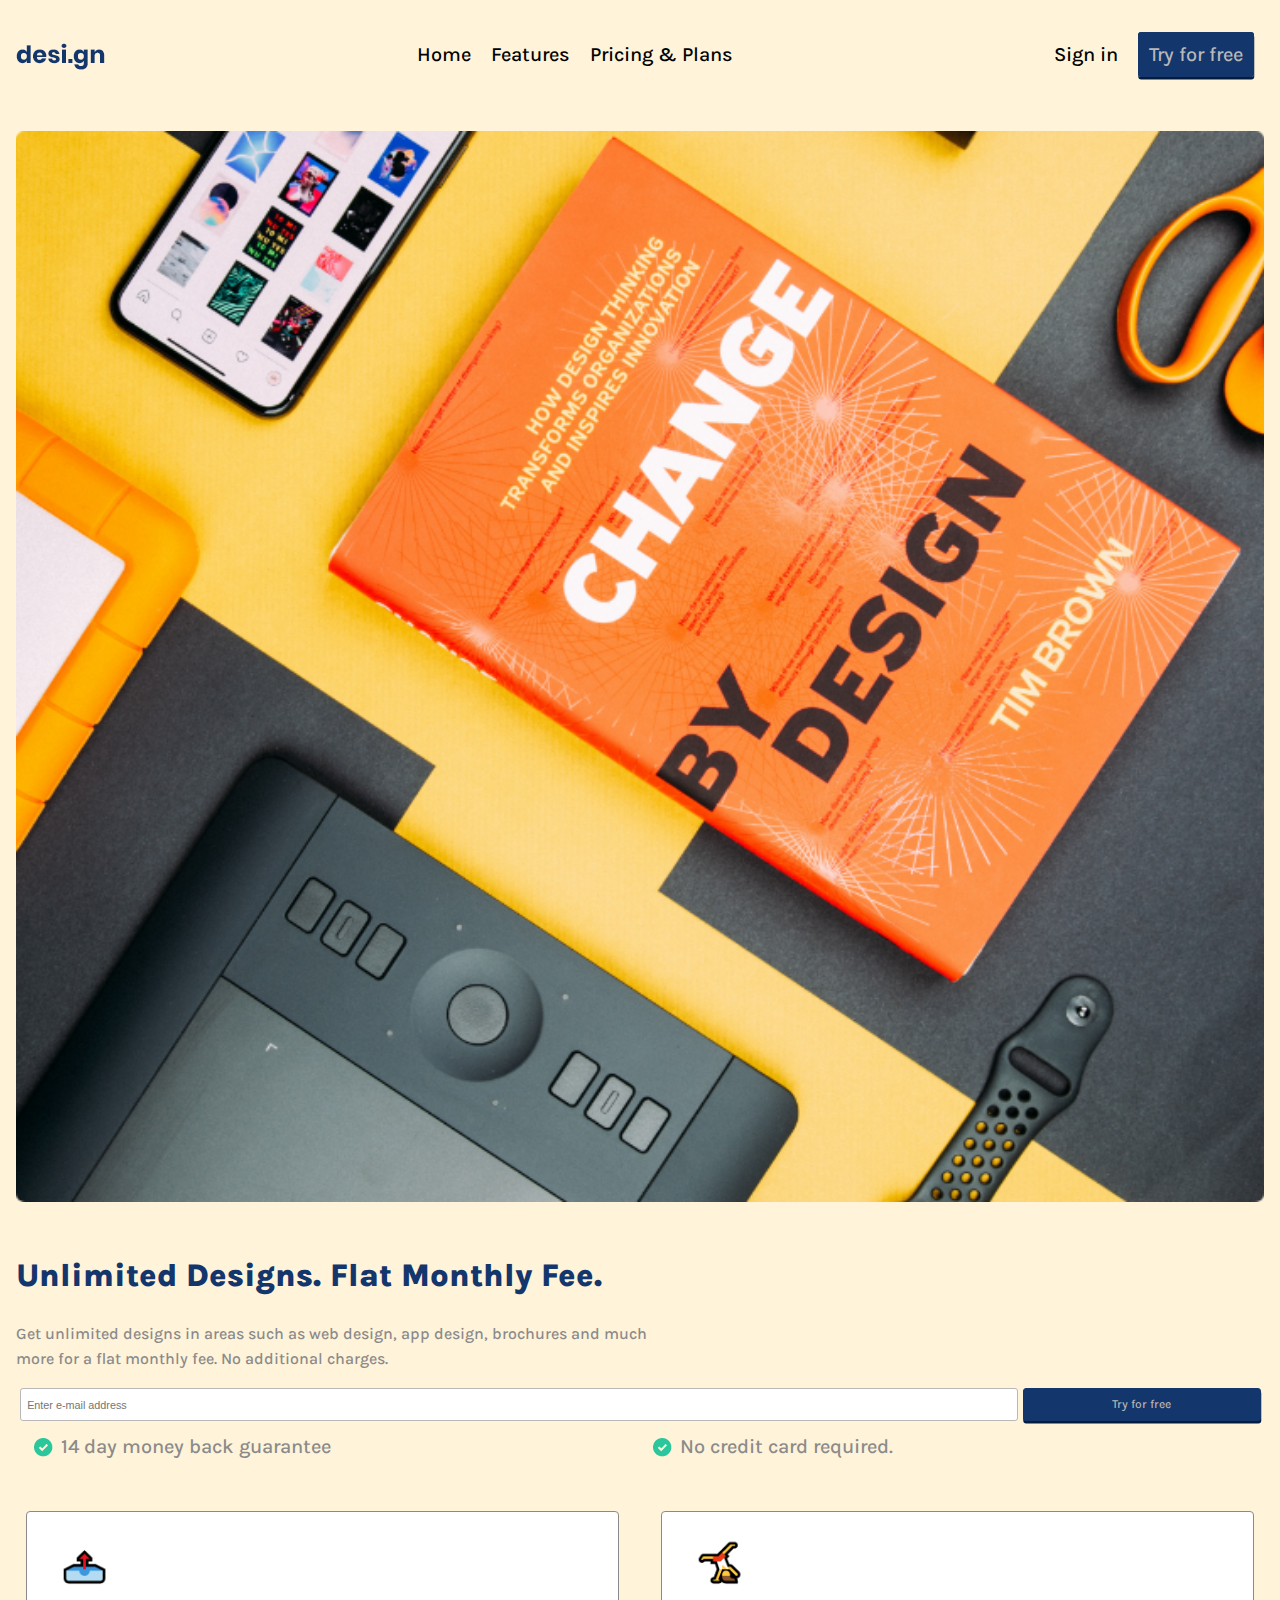
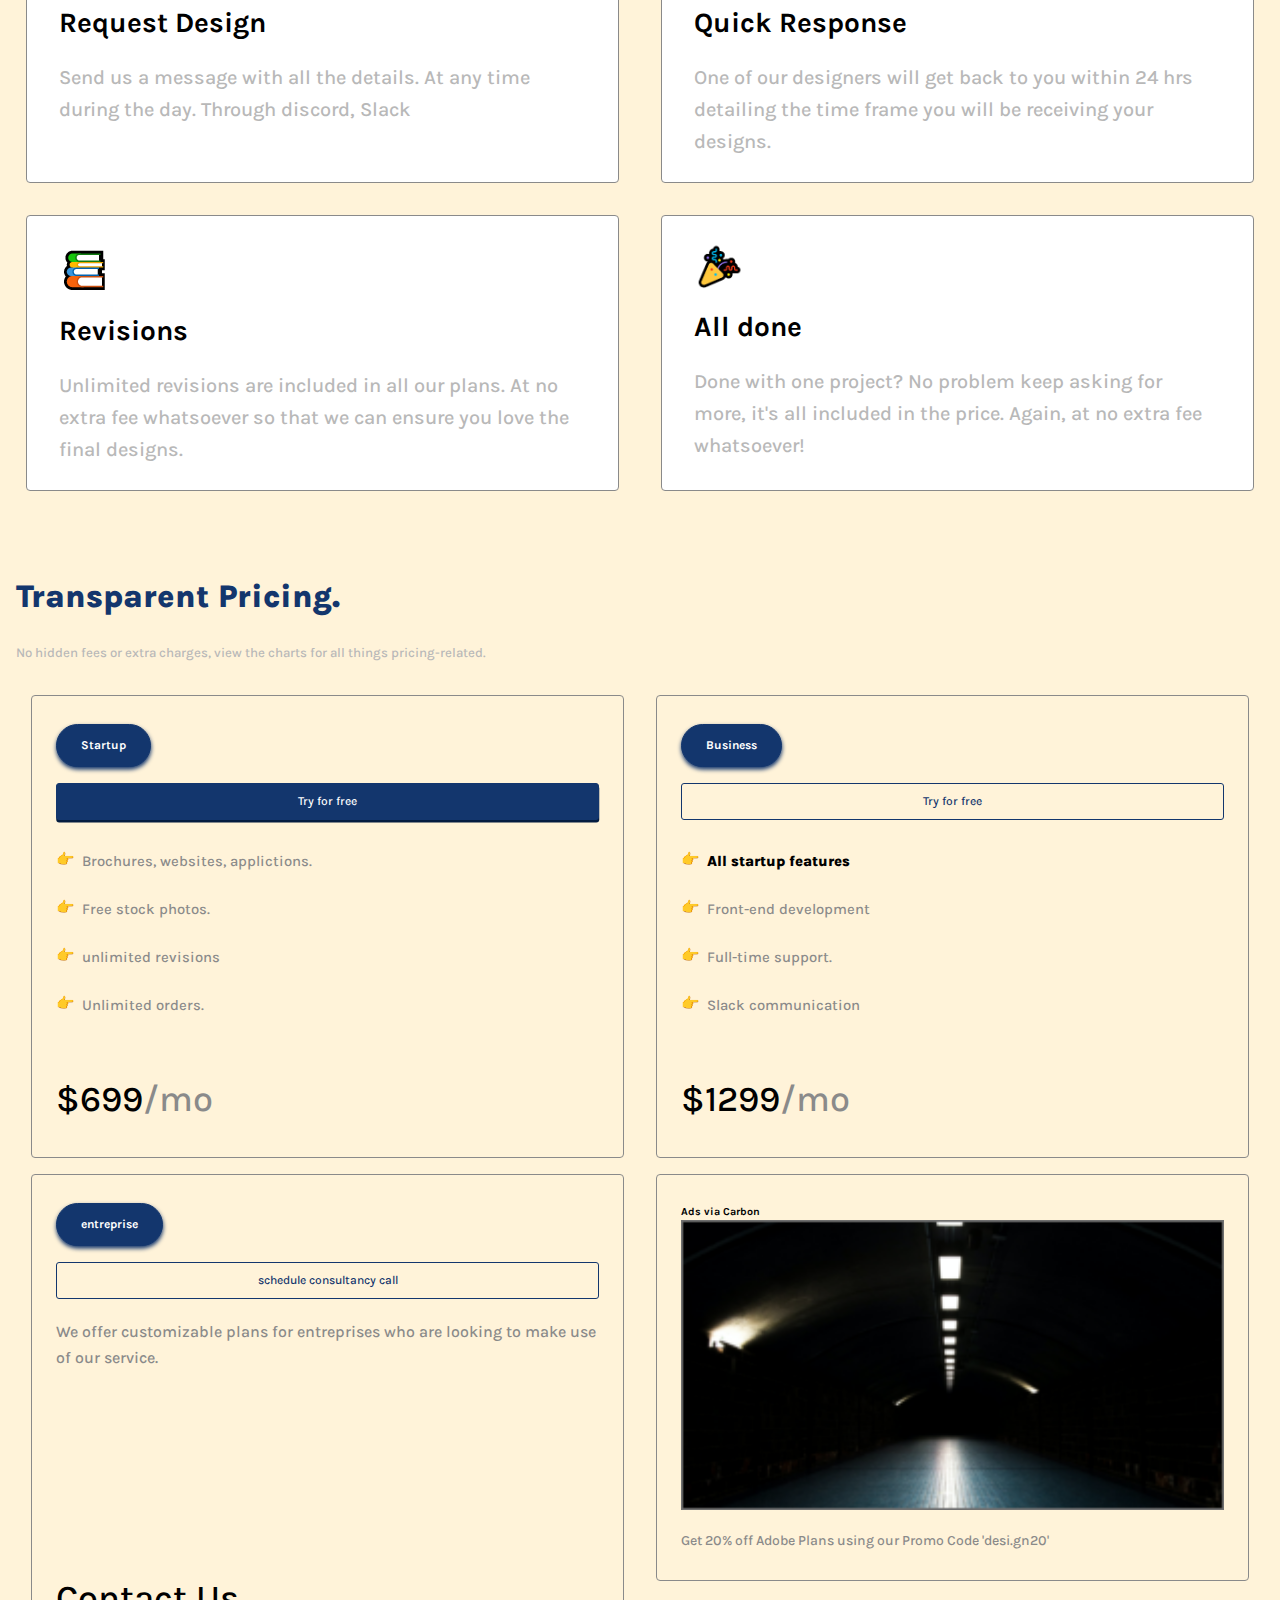
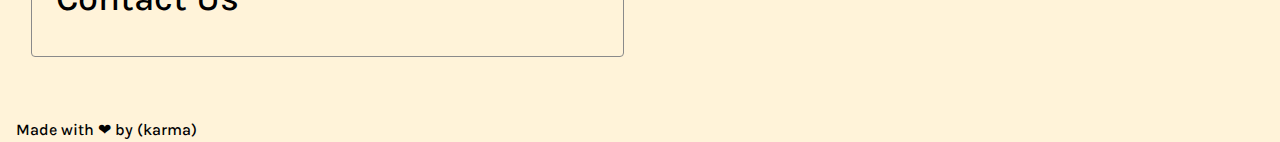
==== design Landing Page Template/index.html @ 25cd82c9 "Added tablette version" ====
<!DOCTYPE html>
<html lang="en">
<head>
    <meta charset="UTF-8">
    <meta http-equiv="X-UA-Compatible" content="IE=edge">
    <meta name="viewport" content="width=device-width, initial-scale=1.0">
    <link rel="stylesheet" href="style.css">
    <link rel="preconnect" href="https://fonts.googleapis.com">
    <link rel="preconnect" href="https://fonts.gstatic.com" crossorigin>
    <link href="https://fonts.googleapis.com/css2?family=Karla:ital,wght@0,200;0,300;0,400;0,500;0,600;1,200;1,500&display=swap" rel="stylesheet">
    <link rel="preconnect" href="https://fonts.googleapis.com">
    <link rel="preconnect" href="https://fonts.gstatic.com" crossorigin>
    <link href="https://fonts.googleapis.com/css2?family=Karla:ital,wght@0,200;0,300;0,400;0,500;0,600;1,200;1,500&family=Poppins:ital,wght@0,100;0,200;0,300;0,400;0,500;0,600;1,400&display=swap" rel="stylesheet">

<title>Desi-gn</title>
</head>
<body>
    <div class="wrapper">
        <header class="container">
            <div class="logo">
                <img src="./images/logo.png" alt="Logo">
            </div>
            <div class="navigation1">
                <ul>
                    <li><a href="#">Home</a></li>
                    <li><a href="#">Features</a></li>
                    <li><a href="#">Pricing & Plans</a></li>
                </ul>
            </div>
            <div class="navigation2">
                <ul>
                    <li><a href="#" >Sign in</a></li>
                    <!-- I added the class="btn dark-btn shadow" hhhhh 3guaZt n3awed nkhdam -->
                    <li><a  class="btn dark-btn shadow"  href="#" class="button"  >Try for free</a></li>
                </ul>
            </div>
            <div class="burger">
                <img src="./images/hamburger.png" alt="">
            </div>
        </header>
        <section>
            <div class="intro-section">
                <div class="content">
                    <h1 class="title">Unlimited Designs. Flat Monthly Fee.</h1>
                    <p class="intro-text">Get unlimited designs in areas such as web design, app design, brochures and much more for a flat monthly fee. No additional charges.</p>
                    <div class="email">
                        <div class="input-container">
                            <input type="email" name="email" id="email_input" placeholder="Enter e-mail address">
                            <a class="btn dark-btn shadow" href="#" class="button">Try for free</a>
                        </div>
                        <div class="checkmarks">
                            <div class="checkmark">
                                <div class="img-container">
                                    <img src="./images/Checkmark.png" alt="">
                                </div>
                                <span>14 day money back guarantee</span>
                            </div>
                            <div class="checkmark">
                                <div class="img-container">
                                    <img src="./images/Checkmark.png" alt="">
                                </div>
                                <span>No credit card required.</span>
                            </div>
                        </div>
                    </div>
                </div>
                <div class="image">
                    <img src="./images/BG Hero.png" alt="BG Hero">
                </div>
            </div>
            <div class="section2">
                <div class="feature">
                    <div class="feature-icon">
                        <img src="./images/📤.png" alt="">
                    </div>
                    <h3 class="feature-title">Request Design</h3>
                    <p class="feature-text">Send us a message with all the details. At any time during the day. Through discord, Slack</p>
                </div>
                <div class="feature">
                    <div class="feature-icon">
                        <img src="./images/🤸.png" alt="">
                    </div>
                    <h3 class="feature-title">Quick Response</h3>
                    <p class="feature-text">One of our designers will get back to you within 24 hrs detailing the time frame you will be receiving your designs.</p>
                </div>
                <div class="feature">
                    <div class="feature-icon">
                        <img src="./images/📚.png" alt="">
                    </div>
                    <h3 class="feature-title">Revisions</h3>
                    <p class="feature-text">Unlimited revisions are included in all our plans. At no extra fee whatsoever so that we can ensure you love the final designs.</p>
                </div>
                <div class="feature">
                    <div class="feature-icon">
                        <img src="./images/🎉.png" alt="">
                    </div>
                    <h3 class="feature-title">All done</h3>
                    <p class="feature-text">Done with one project? No problem keep asking for more, it's all included in the price. Again, at no extra fee whatsoever!</p>
                </div>
            </div>
            <div class="section3">
                <h1 class="title">Transparent Pricing.</h1>
                <p class="cta-text">No hidden fees or extra charges, view the charts for all things pricing-related.</p>
                <div class="plans">
                    <div class="price">
                        <h4 class="plan-tag dark-btn">Startup</h4>
                        <a href="#" class="button btn dark-btn shadow">Try for free</a>
                        <ul class="plan-features">
                            <li class="plan-feature"><span>&#128073;</span> Brochures, websites, applictions. </li>
                            <li class="plan-feature"><span>&#128073;</span> Free stock photos. </li>
                            <li class="plan-feature"><span>&#128073;</span> unlimited revisions </li>
                            <li class="plan-feature"><span>&#128073;</span> Unlimited orders. </li>
                            <li class="plan-price">$699<span>/mo</span></li>
                        </ul>
                    </div>
                    <div class="price">
                        <h4 class="plan-tag dark-btn" >Business</h4>
                        <a href="#" class="button btn light-btn">Try for free</a>
                        <ul class="plan-features">
                            <li class="plan-feature bold"><span>&#128073;</span> All startup features </li>
                            <li class="plan-feature"><span>&#128073;</span> Front-end development </li>
                            <li class="plan-feature"><span>&#128073;</span> Full-time support. </li>
                            <li class="plan-feature"><span>&#128073;</span> Slack communication </li>
                            <li class="plan-price">$1299<span>/mo</span></li>
                        </ul>
                    </div>
                    <div class="price">
                        <h4 class="plan-tag dark-btn">entreprise</h4>
                        <a href="#" class="button btn light-btn">schedule consultancy call</a>
                        <p class="ent-price">We offer customizable plans for entreprises who are looking to make use of our service.</p>
                        
                        <p class="plan-price" > <a href="">Contact Us</a></p>
                    </div>
                    <div class="ad">
                        <h6>Ads via Carbon</h6>
                        <div class="img-container">
                            <img src="./images/ads.png" alt="ads">
                        </div>
                        <p>Get 20% off Adobe Plans using our Promo Code 'desi.gn20'</p>
                    </div>
                </div>
            </div>
        </section>
        <footer>
            <p class="footer-text">
                Made with &#10084; by (karma)
            </p>
        </footer>
    </div>
</body>
</html>
---- design Landing Page Template/style.css ----
:root
{
    /* colors */
    --main-color:#FFF3D9;
    --strongblue:#13366D ;
    --green:#2BC79C;
    --white:#FFFFFF;
    --softblue: #0C449D;
    --black:#000000;
    --softgrey:#B8B8B8;
    --stronggrey:#8A8A8A;
     /* fonts */
     --karla:'Karla', sans-serif;
     --poppins:'Poppins','Karla', sans-serif;
     /*Font-Sizes */
     --fs-body:1rem;
     --fs-title: 2rem;
     --fs-btn:0.625rem;


}


/*==========Preset=======================*/
*,
*::before,
*::after {
    box-sizing: border-box;
}

body{
    font-family: var(--karla);
    font-size: var(--fs-body);
    font-weight: 500;
    margin: 0;
    line-height: 1.6;
    background-color: var(--main-color);
}

img{
    display: block;
    width: 100%;
    height: auto;
}

h1,
h3,
h4,
h6,
p{
    margin: 0;
}

a{
    text-decoration: none;
}

ul{
    list-style: none;
    padding-left: 0;
    margin: 0;
}

/*==========Utility Classes=======================*/
.wrapper {
    margin: 0 1rem;
}
.dark-btn{
    --fg:var(--softgrey);
    --bg:var(--strongblue);
}

.light-btn{
    --fg:var(--strongblue);
    --bg: transparent;
}

.btn{
    font-size: 0.75rem;
    width: 100%;
    border: 1px solid var(--strongblue);
    border-radius: 3px;
    background-color: var(--bg);
    padding: 0.5em;
    text-align: center;
    color: var(--fg);
}

.feature-icon{
    max-width: 52px;
}

.shadow {
    box-shadow: 0.25px 2.50px #041C40;
}
/*=========Styling & Layout==============*/
/*============Header=============*/
.logo{
    max-width: 100px;
}

header {
    display: flex;
    align-items: center;
    justify-content: space-between;
    margin-top: 2.375em;
}

.navigation1,
.navigation2 {
    display: none;
}

.burger {
    max-width: 32px;
}

/*===============Section 1=============*/
section{
    margin-top: 3.75em;
}

.intro-section{
    display: flex;
    flex-direction: column-reverse;
    gap: 3em;
}
.title {
    font-size: 2rem;
    font-weight: 900;
    color: var(--strongblue);
}

.intro-text {
    max-width: 650px;
    font-size: 1rem;
    margin-top: 1.25em;
    color: var(--stronggrey);
}

.input-container{
    display: flex;
    flex-direction: column;
    gap: 1em;
    margin-top: 1em;
}
#email_input {
    width: 100%;
    padding: 0.5em;
    border: 1px solid var(--softgrey);
    border-radius: 3px;
}

::placeholder {
    font-size: 0.675rem;
}

.checkmarks{
    display: flex;
    flex-direction: column;
    gap: 0.5em;
    margin-top: 0.625em;
}
.checkmark{
    display: flex;
    align-items: center;
    gap: 0.5em;
}

.checkmark span{
    font-size: 0.75rem;
    color: var(--stronggrey);
}

/*=============Features-Section=============================*/

.section2{
    display: flex;
    flex-direction: column;
    gap: 2em;
    margin-top: 3em;
}
.feature{
    background-color: var(--white);
    padding: 24px 32px;
    border: 1px solid var(--stronggrey);
    border-radius: 4px;
}

.feature-title,
.feature-text{
    margin-top: 1rem;
}

.feature-title{
    font-size: 1.75rem;
}

.feature-text{
    font-size: 1.25rem;
    padding-right: 16px;
    color: var(--softgrey);
}

/*=================Cta Section=========================*/

.section3 {
    margin-top: 5em;
}

.cta-text{
    font-size: 0.825rem;
    margin-top: 1.5em;
    color: var(--softgrey);
}
.plans{
    display: flex;
    flex-direction: column;
    gap: 1em;
    margin-top: 2em;
}

.price,
.ad{
   
    padding: 1.75em 1.5em;
    border: 1px solid var(--stronggrey);
    border-radius: 4px;
}

.plan-tag{
    --fg:var(--white);
    font-size: 0.75rem;
    display: inline-block;
    background-color: var(--bg);
    padding: 0.675rem 1.5rem;
    border: 1px solid var(--strongblue);
    border-radius: 32px;
    box-shadow: 0.25px 2.50px 4px 0px #13366D;
    color: var(--fg);
}

.button {
    display: block;
    padding: 0.5rem 0;
    margin-top: 16px;
    cursor: pointer;
    
}

.button.dark-btn {
    --fg:var(--white);
}

.plan-features {
    margin-top: 1.75em;
}

.plan-features > * + *{
    margin-top: 1.5em;
}
.plan-feature {
    font-size: 0.925rem;
    display: flex;
    align-items: flex-end;
    gap: 8px;
    color: var(--stronggrey);
}

.plan-feature span{
    margin-bottom: 2px;
}

.bold {
    font-weight: 900;
    color: var(--black);
}
.plan-price {
    font-size: 2.25rem;
}

.plan-price span{
    color: var(--stronggrey);
}

.ent-price {
    font-size: 1rem;
    margin-top: 1.25rem;
    color: var(--stronggrey);
}

.ad p{
    font-size: 0.875rem;
    margin-top: 1.25rem;
    color: var(--stronggrey);
}
.img-container {
    display: block;
}

.footer-text{
    margin-top: 3.75rem;
}



/* ========Tablet========= */

@media (min-width:768px){ 
/* ==================The Header===================== */
    /* Remove Menu Icon */
    .burger{
        display: none;
    }

    /* display the naviguation bar */
    .navigation1 , .navigation2 {
        display: contents;
    }

/* ==== Naviguation 1 ==== */
    .navigation1 ul{
        display: flex;
        align-items: center;
        cursor: pointer;
    }

    .navigation1 ul li{
        padding: 0 10px;
    }

    .navigation1 ul li a{
        color: var(--black);
        font-size: 20px;
    }

    /* ==== Naviguation 2 ==== */
    .navigation2 ul{
        display: flex;
        align-items: center;
        cursor: pointer;
    }

    .navigation2 ul li{
        padding: 0 10px;
    }

    .navigation2 ul li a{
        font-size: 20px;
        /* Fixing the decalage between the naviguations */
        margin: 0;
    }
    
    .navigation2 ul li:first-child a{
        color: black;
    }

    /* =================The Sections============== */
    /* ===The First Section==== */
    .input-container{
        flex-direction: row;
        flex-wrap: wrap;
        flex-basis:  auto;
        justify-content: space-evenly;
        gap:2px;
    }

    input[type=email]{
        flex-basis:  80%;
    }

    .input-container a{
        flex-basis:  19%;
    }

    /*Check marks */
    .checkmarks{
        flex-direction: row;
        flex-wrap: wrap;
        flex-basis:  auto;
        justify-content: space-evenly;
    }

    .checkmarks > div{
        width: 47.5%;
        
    }

    .checkmarks div span{
        font-size: 20px;
    }

    /* ===The Second Section==== */
    .section2{
        flex-direction: row;
        flex-wrap: wrap;
        flex-basis:  auto;
        justify-content: space-evenly;
    }
    
    .section2 > div{
        width: 47.5%;
    }

    /* =====The Third Section===== */
    .plans{
        flex-direction: row;
        flex-wrap: wrap;
        flex-basis:  auto 0;
        justify-content: space-evenly;
    }

    .plans > div{
        gap:2px;
        width: 47.5%;
    }
    
    .plans div:nth-child(3) p:last-child {
        font-size: 2.25rem;
        margin-top: 200px;
        
    }

    .plans div:nth-child(3) p:last-child a{
        color: black;
    }

    .ad{
        height: 50%;
    }

}

@media (min-width:1024px){ 


}
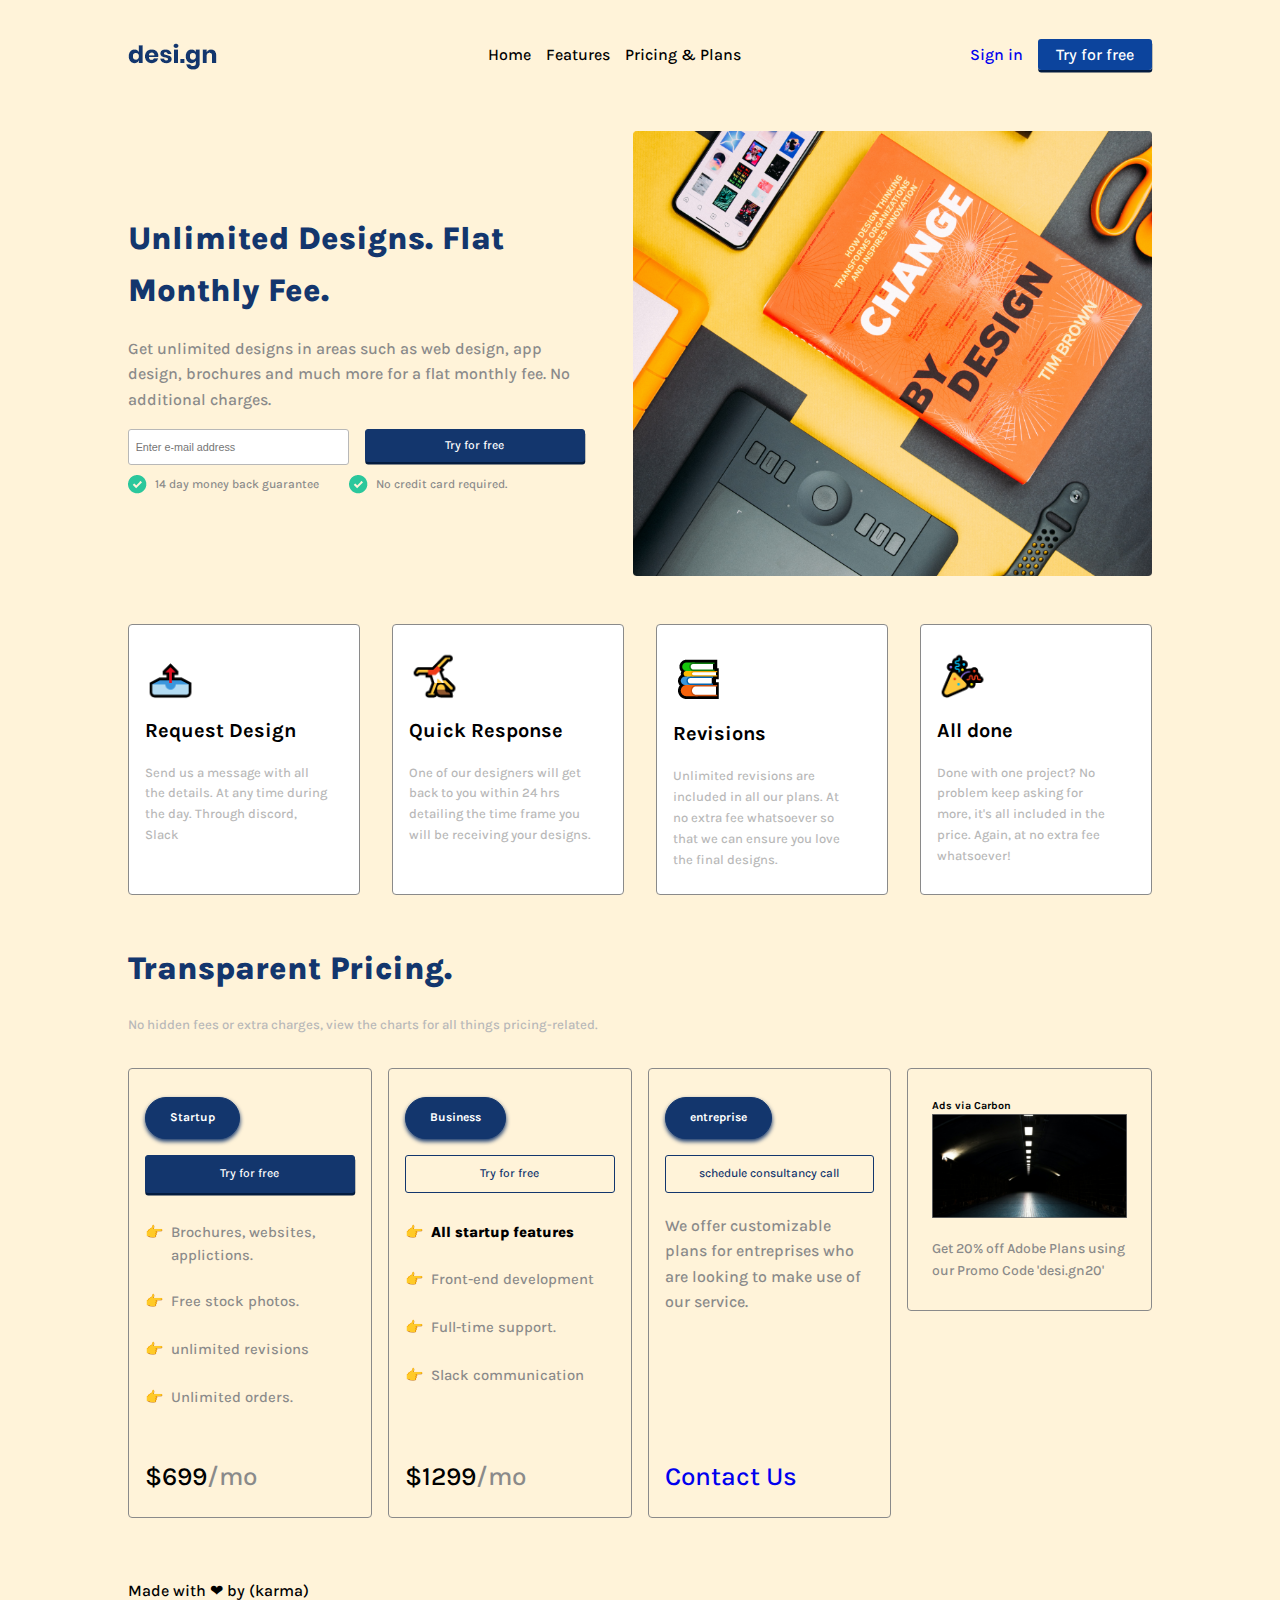
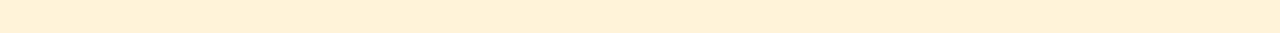
==== commit 02ad194e: "somme problems are fixes" ====
--- a/design Landing Page Template/index.html
+++ b/design Landing Page Template/index.html
@@ -4,13 +4,14 @@
     <meta charset="UTF-8">
     <meta http-equiv="X-UA-Compatible" content="IE=edge">
     <meta name="viewport" content="width=device-width, initial-scale=1.0">
-    <link rel="stylesheet" href="style.css">
+    <link rel="stylesheet" href="assets/style.css">
     <link rel="preconnect" href="https://fonts.googleapis.com">
     <link rel="preconnect" href="https://fonts.gstatic.com" crossorigin>
     <link href="https://fonts.googleapis.com/css2?family=Karla:ital,wght@0,200;0,300;0,400;0,500;0,600;1,200;1,500&display=swap" rel="stylesheet">
     <link rel="preconnect" href="https://fonts.googleapis.com">
     <link rel="preconnect" href="https://fonts.gstatic.com" crossorigin>
     <link href="https://fonts.googleapis.com/css2?family=Karla:ital,wght@0,200;0,300;0,400;0,500;0,600;1,200;1,500&family=Poppins:ital,wght@0,100;0,200;0,300;0,400;0,500;0,600;1,400&display=swap" rel="stylesheet">
+    <link rel="icon" href="images/favicon.png">
 
 <title>Desi-gn</title>
 </head>
@@ -18,20 +19,20 @@
     <div class="wrapper">
         <header class="container">
             <div class="logo">
-                <img src="./images/logo.png" alt="Logo">
+                <a href="index.html"><img src="images/logo.png" alt="Logo"></a>
             </div>
             <div class="navigation1">
                 <ul>
-                    <li><a href="#">Home</a></li>
-                    <li><a href="#">Features</a></li>
-                    <li><a href="#">Pricing & Plans</a></li>
+                    <li><a class="h_links" href="#">Home</a></li>
+                    <li><a class="h_links" href="#">Features</a></li>
+                    <li><a class="h_links" href="#">Pricing & Plans</a></li>
                 </ul>
             </div>
             <div class="navigation2">
                 <ul>
                     <li><a href="#" >Sign in</a></li>
                     <!-- I added the class="btn dark-btn shadow" hhhhh 3guaZt n3awed nkhdam -->
-                    <li><a  class="btn dark-btn shadow"  href="#" class="button"  >Try for free</a></li>
+                    <li><a  href="#" class="button1">Try for free</a></li>
                 </ul>
             </div>
             <div class="burger">
@@ -46,7 +47,7 @@
                     <div class="email">
                         <div class="input-container">
                             <input type="email" name="email" id="email_input" placeholder="Enter e-mail address">
-                            <a class="btn dark-btn shadow" href="#" class="button">Try for free</a>
+                            <a class="btn dark-btn shadow" href="#" class="button button1">Try for free</a>
                         </div>
                         <div class="checkmarks">
                             <div class="checkmark">
@@ -55,7 +56,7 @@
                                 </div>
                                 <span>14 day money back guarantee</span>
                             </div>
-                            <div class="checkmark">
+                            <div class="checkmark tt">
                                 <div class="img-container">
                                     <img src="./images/Checkmark.png" alt="">
                                 </div>
@@ -128,8 +129,10 @@
                         <h4 class="plan-tag dark-btn">entreprise</h4>
                         <a href="#" class="button btn light-btn">schedule consultancy call</a>
                         <p class="ent-price">We offer customizable plans for entreprises who are looking to make use of our service.</p>
-                        
-                        <p class="plan-price" > <a href="">Contact Us</a></p>
+                        <ul>
+                            <li class="plan-price"><a href="contact.html">Contact Us</a></li>
+                        </ul>
+                        <!-- <p class="plan-price" ><a href="contact.html">Contact Us</a></p> -->
                     </div>
                     <div class="ad">
                         <h6>Ads via Carbon</h6>
--- a/design Landing Page Template/assets/style.css
+++ b/design Landing Page Template/assets/style.css
@@ -0,0 +1,604 @@
+@import url(var.css);
+
+/*==========Preset=======================*/
+*,
+*::before,
+*::after {
+    box-sizing: border-box;
+}
+
+body{
+    font-family: var(--karla);
+    font-size: var(--fs-body);
+    font-weight: 500;
+    margin: 0;
+    line-height: 1.6;
+    background-color: var(--main-color);
+}
+
+img{
+    display: block;
+    width: 100%;
+    height: auto;
+}
+
+h1,
+h3,
+h4,
+h6,
+p{
+    margin: 0;
+}
+
+a{
+    text-decoration: none;
+}
+
+ul{
+    list-style: none;
+    padding-left: 0;
+    margin: 0;
+}
+
+/*==========Utility Classes=======================*/
+.wrapper {
+    margin: 0 1rem;
+}
+.dark-btn{
+    --fg:var(--white);
+    --bg:var(--strongblue);
+}
+
+.light-btn{
+    --fg:var(--strongblue);
+    --bg: transparent;
+}
+
+.btn{
+    font-size: 0.75rem;
+    width: 100%;
+    border: 1px solid var(--strongblue);
+    border-radius: 3px;
+    background-color: var(--bg);
+    padding: 0.5em;
+    text-align: center;
+    color: var(--fg);
+}
+
+.feature-icon{
+    max-width: 52px;
+}
+
+.shadow {
+    box-shadow: 0.25px 2.50px #041C40;
+}
+/*=========Styling & Layout==============*/
+/*============Header=============*/
+.logo{
+    max-width: 100px;
+}
+
+header {
+    display: flex;
+    align-items: center;
+    justify-content: space-between;
+    margin-top: 2.375em;
+}
+
+.navigation1,
+.navigation2 {
+    display: none;
+}
+
+.burger {
+    max-width: 32px;
+}
+
+/*===============Section 1=============*/
+section{
+    margin-top: 3.75em;
+}
+
+.intro-section{
+    display: flex;
+    flex-direction: column-reverse;
+    gap: 3em;
+}
+.title {
+    font-size: 2rem;
+    font-weight: 900;
+    color: var(--strongblue);
+}
+
+.intro-text {
+    max-width: 650px;
+    font-size: 1rem;
+    margin-top: 1.25em;
+    color: var(--stronggrey);
+}
+
+.input-container{
+    display: flex;
+    flex-direction: column;
+    gap: 1em;
+    margin-top: 1em;
+}
+#email_input {
+    width: 100%;
+    padding: 0.5em;
+    border: 1px solid var(--softgrey);
+    border-radius: 3px;
+}
+
+::placeholder {
+    font-size: 0.675rem;
+}
+
+.checkmarks{
+    display: flex;
+    flex-direction: column;
+    gap: 0.5em;
+    margin-top: 0.625em;
+}
+.checkmark{
+    display: flex;
+    align-items: center;
+    gap: 0.5em;
+}
+
+.checkmark span{
+    font-size: 0.75rem;
+    color: var(--stronggrey);
+}
+.h_links {
+    position: relative;
+  }
+  .h_links::before {
+    content: "";
+    position: absolute;
+    left: 0;
+    top: 1.2em;
+    width: 0px;
+    height: 3px;
+    background: var(--softblue);
+    transition: all 0.5s ease;
+  }
+  .h_links:hover::before {
+    width: 100%;
+  }
+
+/*=============Features-Section=============================*/
+
+.section2{
+    display: flex;
+    flex-direction: column;
+    gap: 2em;
+    margin-top: 3em;
+}
+.feature{
+    background-color: var(--white);
+    padding: 24px 32px;
+    border: 1px solid var(--stronggrey);
+    border-radius: 4px;
+}
+
+.feature-title,
+.feature-text{
+    margin-top: 1rem;
+}
+
+.feature-title{
+    font-size: 1.75rem;
+}
+
+.feature-text{
+    font-size: 1.25rem;
+    padding-right: 16px;
+    color: var(--softgrey);
+}
+
+/*=================Cta Section=========================*/
+
+.section3 {
+    margin-top: 5em;
+}
+
+.cta-text{
+    font-size: 0.825rem;
+    margin-top: 1.5em;
+    color: var(--softgrey);
+}
+.plans{
+    display: flex;
+    flex-direction: column;
+    gap: 1em;
+    margin-top: 2em;
+}
+
+.price,
+.ad{
+   
+    padding: 1.75em 1.5em;
+    border: 1px solid var(--stronggrey);
+    border-radius: 4px;
+}
+
+.plan-tag{
+    --fg:var(--white);
+    font-size: 0.75rem;
+    display: inline-block;
+    background-color: var(--bg);
+    padding: 0.675rem 1.5rem;
+    border: 1px solid var(--strongblue);
+    border-radius: 32px;
+    box-shadow: 0.25px 2.50px 4px 0px #13366D;
+    color: var(--fg);
+}
+
+.button {
+    display: block;
+    padding: 0.5rem 0;
+    margin-top: 16px;
+    cursor: pointer;
+    
+}
+
+.button.dark-btn {
+    --fg:var(--white);
+}
+
+.plan-features {
+    margin-top: 1.75em;
+}
+
+.plan-features > * + *{
+    margin-top: 1.5em;
+}
+.plan-feature {
+    font-size: 0.925rem;
+    display: flex;
+    align-items: flex-end;
+    gap: 8px;
+    color: var(--stronggrey);
+}
+
+.plan-feature span{
+    margin-bottom: 2px;
+}
+
+.bold {
+    font-weight: 900;
+    color: var(--black);
+}
+.plan-price {
+    font-size: 2.25rem;
+}
+
+.plan-price span{
+    color: var(--stronggrey);
+}
+
+.ent-price {
+    font-size: 1rem;
+    margin-top: 1.25rem;
+    color: var(--stronggrey);
+}
+
+.ad p{
+    font-size: 0.875rem;
+    margin-top: 1.25rem;
+    color: var(--stronggrey);
+}
+.img-container {
+    display: block;
+}
+
+.footer-text{
+    margin-top: 3.75rem;
+}
+
+
+
+/* ========Tablet========= */
+
+@media (min-width:768px) and (max-width:1023px){ 
+/* ==================The Header===================== */
+    /* Remove Menu Icon */
+    .burger{
+        display: none;
+    }
+
+    /* display the naviguation bar */
+    .navigation1 , .navigation2 {
+        display: contents;
+    }
+
+/* ==== Naviguation 1 ==== */
+    .navigation1 ul{
+        display: flex;
+        align-items: center;
+        cursor: pointer;
+    }
+
+    .navigation1 ul li{
+        padding: 0 10px;
+    }
+
+    .navigation1 ul li a{
+        color: var(--black);
+        font-size: 20px;
+    }
+
+    /* ==== Naviguation 2 ==== */
+    .navigation2 ul{
+        display: flex;
+        align-items: center;
+        cursor: pointer;
+    }
+
+    .navigation2 ul li{
+        padding: 0 10px;
+    }
+
+    .navigation2 ul li a{
+        font-size: 20px;
+        /* Fixing the decalage between the naviguations */
+        margin: 0;
+    }
+    
+    .navigation2 ul li:first-child a{
+        color: black;
+    }
+  
+
+    /* =================The Sections============== */
+    /* ===The First Section==== */
+    .intro-section
+    {
+        display: flex;
+        flex-direction: row;
+        align-items: center;
+    }
+    .title 
+    {
+        font-size: 23px;
+    }
+    .input-container{
+        flex-direction: row;
+        flex-wrap: wrap;
+        flex-basis:auto;
+         justify-content: space-between; 
+        gap:2px;
+    }
+
+    input[type=email]{
+        flex-basis:  48%;
+    }
+
+    .input-container a{
+        flex-basis:  48%;
+    }
+
+    /*Check marks */
+    .checkmarks{
+        flex-direction: row;
+        flex-wrap: wrap;
+        flex-basis:  auto;
+        justify-content: space-between;
+    }
+
+    .checkmarks > div{
+        width: 47.5%;
+        
+    }
+
+    .checkmarks div span{
+        font-size: 8px;
+    }
+
+    /* ===The Second Section==== */
+    .section2{
+        flex-direction: row;
+        flex-wrap: wrap;
+        flex-basis:  auto;
+        justify-content: space-evenly;
+    }
+    
+    .section2 > div{
+        width: 47.5%;
+    }
+
+    /* =====The Third Section===== */
+    .plans{
+        flex-direction: row;
+        flex-wrap: wrap;
+        flex-basis:  auto 0;
+        justify-content: space-evenly;
+    }
+
+    .plans > div{
+        gap:2px;
+        width: 47.5%;
+    }
+    
+    .plans div:nth-child(3) p:last-child {
+        font-size: 2.25rem;
+        margin-top: 200px;
+        
+    }
+
+    .plans div:nth-child(3) p:last-child a{
+        color: black;
+    }
+
+    .ad{
+        height: 50%;
+    }
+    .button1 {
+        background-color: var(--softblue);
+        border-radius: 3px;
+        box-shadow: 0.25px 2.5px #041c40;
+        padding: 6px 18px;
+    }
+        
+    a.button1 {
+        color: var(--white);
+    }
+
+}
+
+@media (min-width: 1024px) {
+    .wrapper {
+        max-width: 80%;
+        margin: 0 auto;
+    }
+
+    .navigation1,
+    .navigation2 {
+        display: flex;
+    }
+
+    .burger {
+        display: none;
+    }
+
+    .navigation1 ul {
+        display: flex;
+        margin-left: 40px;
+    }
+
+    .navigation1 ul li {
+        padding-left: 15px;
+    }
+
+    .navigation1 ul li a {
+        color: var(--black);
+    }
+
+    .navigation2 ul {
+        display: flex;
+        align-items: center;
+    }
+
+    .navigation2 ul li {
+        padding-left: 15px;
+    }
+
+    .navigation2 ul li:first-child {
+        color: var(--stronggrey);
+    }
+
+    .navigation2 ul li a.button
+    {
+        margin-bottom: 20px;
+    }
+
+    .button1 {
+        background-color: var(--softblue);
+        border-radius: 3px;
+        box-shadow: 0.25px 2.5px #041c40;
+        padding: 6px 18px;
+    }
+        
+    a.button1 {
+        color: var(--white);
+    }
+
+    .intro-section {
+        flex-direction: row;
+        align-items: center;
+    }
+
+    .input-container {
+        flex-direction: row;
+    }
+
+    .input-container .btn {
+        margin-bottom: 3px;
+        color: var(--white);
+    }
+
+    .checkmarks {
+        flex-direction: row;
+        justify-items:center;
+        gap: 30px;
+        
+    }
+    
+  
+  
+
+    .section2 {
+        flex-direction: row;
+    }
+
+    .feature {
+        padding: 24px 16px;
+        width: 25%;
+    }
+
+    .feature-title {
+        font-size: 20px;
+    }
+
+    .feature-text {
+        font-size: 13px;
+    }
+
+    .feature-text span {
+        font-weight: bold;
+        color: var(--black);
+    }
+
+    .section3 {
+        margin-top: 3em;
+    }
+
+    .plans {
+        flex-direction: row;
+        flex-grow: 0;
+    }
+
+    .plan-feature {
+        align-items: unset;
+    }
+
+    p.plan-price {
+        padding-top: 98px;
+        font-size: 26px;
+    }
+
+    li.plan-price {
+        font-size: 26px;
+    }   
+
+    .price {
+        flex-basis: 25%;
+        padding: 1.75em 1em;
+    }
+
+    .ad {
+        height: 30%;
+        flex-basis: 25%;
+    }
+
+    .footer-text {
+        margin-bottom: 30px;
+    }
+    .plan-price{
+        margin-top: 6rem;
+    }
+    .price
+    {
+        position: relative;
+        height: 450px;
+    }
+    .plan-price
+    {
+        position: absolute;
+        top:65%;
+    }
+  
+
+}
+
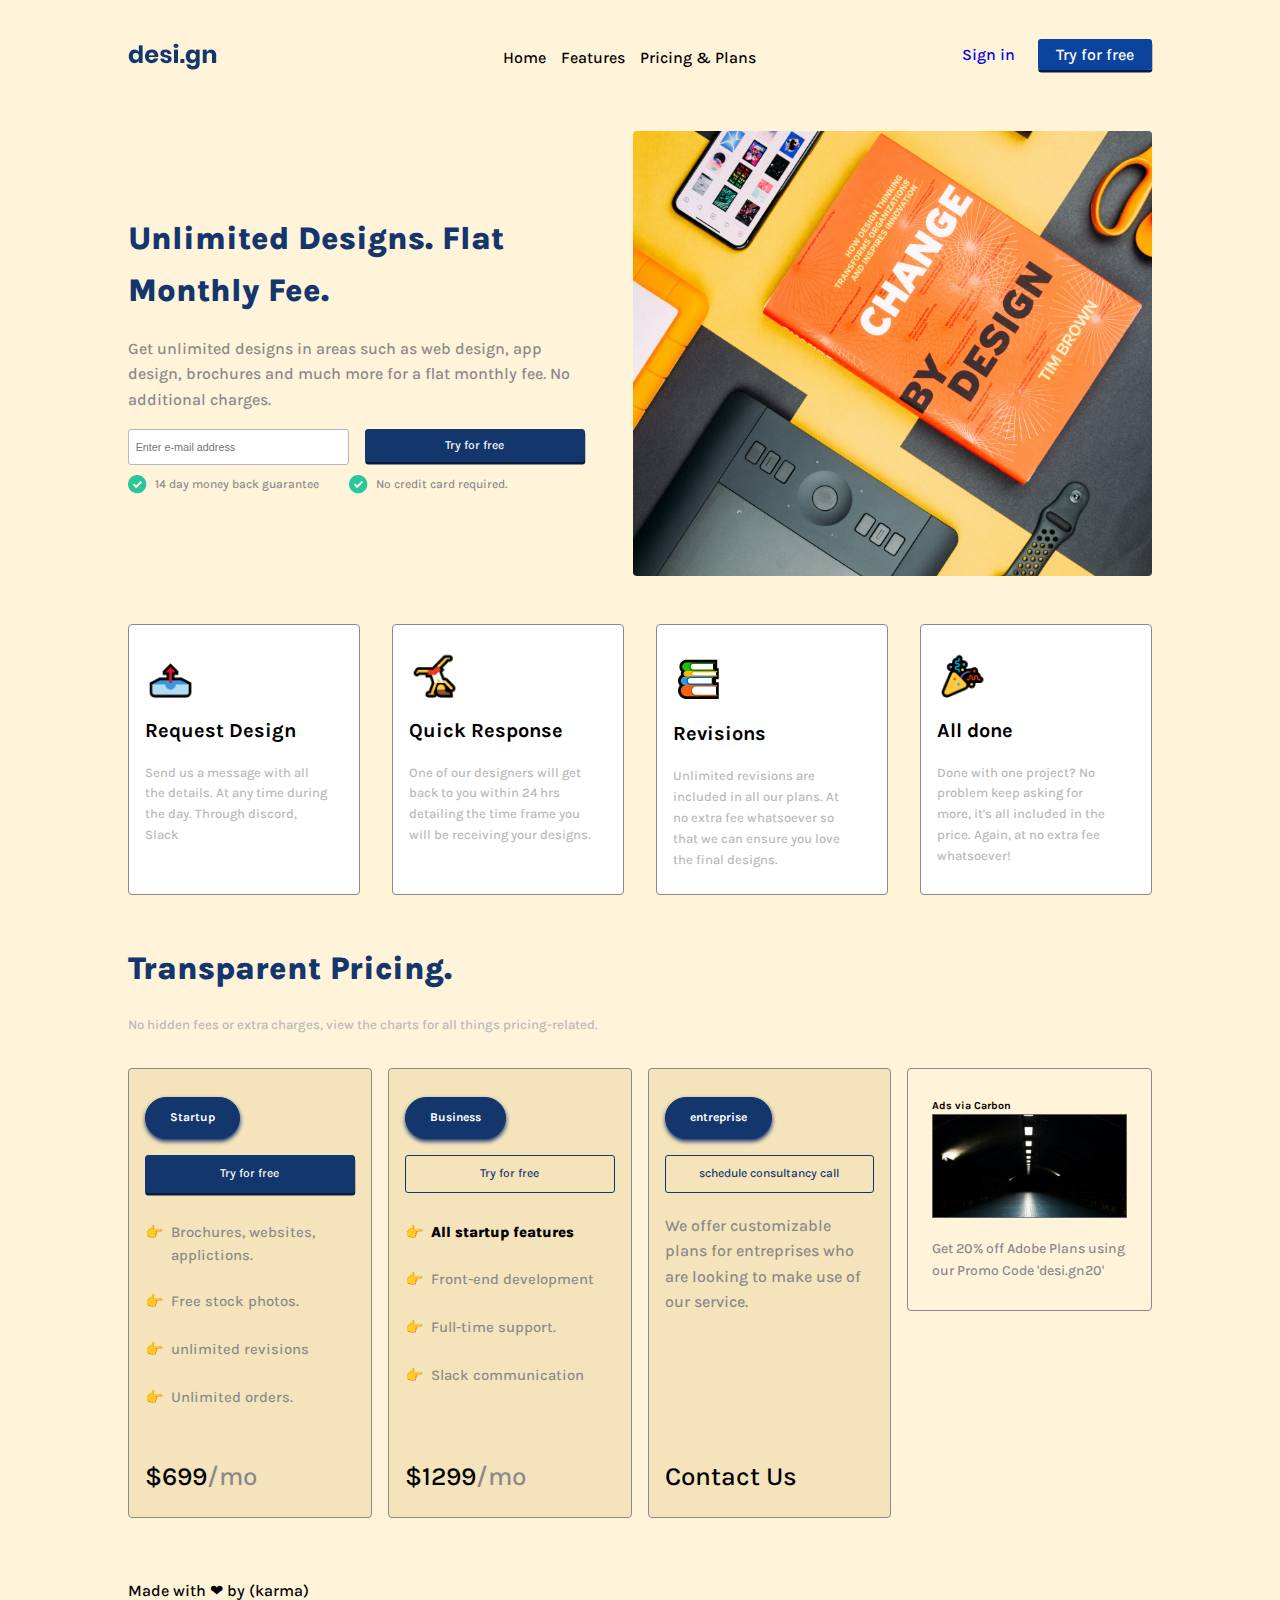
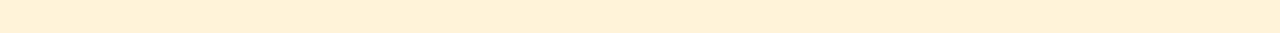
==== commit 0c6742aa: "last version" ====
--- a/design Landing Page Template/index.html
+++ b/design Landing Page Template/index.html
@@ -11,7 +11,8 @@
     <link rel="preconnect" href="https://fonts.googleapis.com">
     <link rel="preconnect" href="https://fonts.gstatic.com" crossorigin>
     <link href="https://fonts.googleapis.com/css2?family=Karla:ital,wght@0,200;0,300;0,400;0,500;0,600;1,200;1,500&family=Poppins:ital,wght@0,100;0,200;0,300;0,400;0,500;0,600;1,400&display=swap" rel="stylesheet">
-    <link rel="icon" href="images/favicon.png">
+    <link rel="icon" href="images/icon.png">
+    <link rel="stylesheet" href="assets/script.js">
 
 <title>Desi-gn</title>
 </head>
@@ -21,7 +22,7 @@
             <div class="logo">
                 <a href="index.html"><img src="images/logo.png" alt="Logo"></a>
             </div>
-            <div class="navigation1">
+            <div class="navigation1 ">
                 <ul>
                     <li><a class="h_links" href="#">Home</a></li>
                     <li><a class="h_links" href="#">Features</a></li>
@@ -150,5 +151,6 @@
             </p>
         </footer>
     </div>
+    <script src="assets/script.js"></script>
 </body>
 </html>--- a/design Landing Page Template/assets/style.css
+++ b/design Landing Page Template/assets/style.css
@@ -6,6 +6,7 @@
 *::after {
     box-sizing: border-box;
 }
+
 
 body{
     font-family: var(--karla);
@@ -14,6 +15,7 @@
     margin: 0;
     line-height: 1.6;
     background-color: var(--main-color);
+    width:100%;
 }
 
 img{
@@ -38,6 +40,14 @@
     list-style: none;
     padding-left: 0;
     margin: 0;
+}
+.plans div:nth-child(3) ul li a{
+    color: black;
+}
+.price 
+{
+    background-color: #f5e3bc;
+    border: 2px  solid grey;
 }
 
 /*==========Utility Classes=======================*/
@@ -83,11 +93,54 @@
     align-items: center;
     justify-content: space-between;
     margin-top: 2.375em;
-}
-
-.navigation1,
+    max-height: 70px;
+}
+
+/* .navigation1,
 .navigation2 {
     display: none;
+} */
+.navigation2 ul 
+{
+    display: flex;
+
+}
+
+.navigation1  {
+    
+    position:absolute;
+    flex-direction: column;
+    width:100%;
+    left:-100%;
+    background-color:rgb(233, 233, 233);
+    text-align: center;
+    top: 100px;
+    transition: 0.1s;
+}
+.navigation1 ul li 
+{
+    margin: 20px 0;
+}
+
+.navigation1.active
+{
+    left: 0;
+ 
+}
+.navigation1.active ul li a 
+{
+    color: rgb(0, 0, 0);
+}
+.button1 {
+    background-color: var(--softblue);
+    border-radius: 3px;
+    box-shadow: 0.25px 2.5px #041c40;
+    padding: 6px 14px;
+    margin-left: 8px;
+}
+    
+a.button1 {
+    color: var(--white);
 }
 
 .burger {
@@ -421,13 +474,13 @@
         width: 47.5%;
     }
     
-    .plans div:nth-child(3) p:last-child {
+    .plans div:nth-child(3) ul:last-child {
         font-size: 2.25rem;
         margin-top: 200px;
         
     }
 
-    .plans div:nth-child(3) p:last-child a{
+    .plans div:nth-child(3) ul li a{
         color: black;
     }
 
@@ -448,8 +501,9 @@
 }
 
 @media (min-width: 1024px) {
+  
     .wrapper {
-        max-width: 80%;
+        max-width:80%;
         margin: 0 auto;
     }
 
@@ -457,6 +511,16 @@
     .navigation2 {
         display: flex;
     }
+   
+     .navigation1
+    {
+        top:25px;
+        width:30%;
+        left:35%;
+        justify-content:space-between;
+        background-color: transparent;
+    } 
+    
 
     .burger {
         display: none;
@@ -602,3 +666,671 @@
 
 }
 
+
+@import url(var.css);
+
+/*==========Preset=======================*/
+*,
+*::before,
+*::after {
+    box-sizing: border-box;
+}
+
+
+body{
+    font-family: var(--karla);
+    font-size: var(--fs-body);
+    font-weight: 500;
+    margin: 0;
+    line-height: 1.6;
+    background-color: var(--main-color);
+    width:100%;
+}
+
+img{
+    display: block;
+    width: 100%;
+    height: auto;
+}
+
+h1,
+h3,
+h4,
+h6,
+p{
+    margin: 0;
+}
+
+a{
+    text-decoration: none;
+}
+
+ul{
+    list-style: none;
+    padding-left: 0;
+    margin: 0;
+}
+.plans div:nth-child(3) ul li a{
+    color: black;
+}
+.price 
+{
+    background-color: #f5e3bc;
+    border: 2px  solid grey;
+}
+
+/*==========Utility Classes=======================*/
+.wrapper {
+    margin: 0 1rem;
+}
+.dark-btn{
+    --fg:var(--white);
+    --bg:var(--strongblue);
+}
+
+.light-btn{
+    --fg:var(--strongblue);
+    --bg: transparent;
+}
+
+.btn{
+    font-size: 0.75rem;
+    width: 100%;
+    border: 1px solid var(--strongblue);
+    border-radius: 3px;
+    background-color: var(--bg);
+    padding: 0.5em;
+    text-align: center;
+    color: var(--fg);
+}
+
+.feature-icon{
+    max-width: 52px;
+}
+
+.shadow {
+    box-shadow: 0.25px 2.50px #041C40;
+}
+/*=========Styling & Layout==============*/
+/*============Header=============*/
+.logo{
+    max-width: 100px;
+}
+
+header {
+    display: flex;
+    align-items: center;
+    justify-content: space-between;
+    margin-top: 2.375em;
+    max-height: 70px;
+}
+
+/* .navigation1,
+.navigation2 {
+    display: none;
+} */
+.navigation2 ul 
+{
+    display: flex;
+
+}
+
+.navigation1  {
+    
+    position:absolute;
+    flex-direction: column;
+    width:100%;
+    left:-100%;
+    background-color:rgb(233, 233, 233);
+    text-align: center;
+    top: 100px;
+    transition: 0.1s;
+}
+.navigation1 ul li 
+{
+    margin: 20px 0;
+}
+
+.navigation1.active
+{
+    left: 0;
+ 
+}
+.navigation1.active ul li a 
+{
+    color: rgb(0, 0, 0);
+}
+.button1 {
+    background-color: var(--softblue);
+    border-radius: 3px;
+    box-shadow: 0.25px 2.5px #041c40;
+    padding: 6px 14px;
+    margin-left: 8px;
+}
+    
+a.button1 {
+    color: var(--white);
+}
+
+.burger {
+    max-width: 32px;
+}
+
+/*===============Section 1=============*/
+section{
+    margin-top: 3.75em;
+}
+
+.intro-section{
+    display: flex;
+    flex-direction: column-reverse;
+    gap: 3em;
+}
+.title {
+    font-size: 2rem;
+    font-weight: 900;
+    color: var(--strongblue);
+}
+
+.intro-text {
+    max-width: 650px;
+    font-size: 1rem;
+    margin-top: 1.25em;
+    color: var(--stronggrey);
+}
+
+.input-container{
+    display: flex;
+    flex-direction: column;
+    gap: 1em;
+    margin-top: 1em;
+}
+#email_input {
+    width: 100%;
+    padding: 0.5em;
+    border: 1px solid var(--softgrey);
+    border-radius: 3px;
+}
+
+::placeholder {
+    font-size: 0.675rem;
+}
+
+.checkmarks{
+    display: flex;
+    flex-direction: column;
+    gap: 0.5em;
+    margin-top: 0.625em;
+}
+.checkmark{
+    display: flex;
+    align-items: center;
+    gap: 0.5em;
+}
+
+.checkmark span{
+    font-size: 0.75rem;
+    color: var(--stronggrey);
+}
+.h_links {
+    position: relative;
+  }
+  .h_links::before {
+    content: "";
+    position: absolute;
+    left: 0;
+    top: 1.2em;
+    width: 0px;
+    height: 3px;
+    background: var(--softblue);
+    transition: all 0.5s ease;
+  }
+  .h_links:hover::before {
+    width: 100%;
+  }
+
+/*=============Features-Section=============================*/
+
+.section2{
+    display: flex;
+    flex-direction: column;
+    gap: 2em;
+    margin-top: 3em;
+}
+.feature{
+    background-color: var(--white);
+    padding: 24px 32px;
+    border: 1px solid var(--stronggrey);
+    border-radius: 4px;
+}
+
+.feature-title,
+.feature-text{
+    margin-top: 1rem;
+}
+
+.feature-title{
+    font-size: 1.75rem;
+}
+
+.feature-text{
+    font-size: 1.25rem;
+    padding-right: 16px;
+    color: var(--softgrey);
+}
+
+/*=================Cta Section=========================*/
+
+.section3 {
+    margin-top: 5em;
+}
+
+.cta-text{
+    font-size: 0.825rem;
+    margin-top: 1.5em;
+    color: var(--softgrey);
+}
+.plans{
+    display: flex;
+    flex-direction: column;
+    gap: 1em;
+    margin-top: 2em;
+}
+
+.price,
+.ad{
+   
+    padding: 1.75em 1.5em;
+    border: 1px solid var(--stronggrey);
+    border-radius: 4px;
+}
+
+.plan-tag{
+    --fg:var(--white);
+    font-size: 0.75rem;
+    display: inline-block;
+    background-color: var(--bg);
+    padding: 0.675rem 1.5rem;
+    border: 1px solid var(--strongblue);
+    border-radius: 32px;
+    box-shadow: 0.25px 2.50px 4px 0px #13366D;
+    color: var(--fg);
+}
+
+.button {
+    display: block;
+    padding: 0.5rem 0;
+    margin-top: 16px;
+    cursor: pointer;
+    
+}
+
+.button.dark-btn {
+    --fg:var(--white);
+}
+
+.plan-features {
+    margin-top: 1.75em;
+}
+
+.plan-features > * + *{
+    margin-top: 1.5em;
+}
+.plan-feature {
+    font-size: 0.925rem;
+    display: flex;
+    align-items: flex-end;
+    gap: 8px;
+    color: var(--stronggrey);
+}
+
+.plan-feature span{
+    margin-bottom: 2px;
+}
+
+.bold {
+    font-weight: 900;
+    color: var(--black);
+}
+.plan-price {
+    font-size: 2.25rem;
+}
+
+.plan-price span{
+    color: var(--stronggrey);
+}
+
+.ent-price {
+    font-size: 1rem;
+    margin-top: 1.25rem;
+    color: var(--stronggrey);
+}
+
+.ad p{
+    font-size: 0.875rem;
+    margin-top: 1.25rem;
+    color: var(--stronggrey);
+}
+.img-container {
+    display: block;
+}
+
+.footer-text{
+    margin-top: 3.75rem;
+}
+
+
+
+/* ========Tablet========= */
+
+@media (min-width:768px) and (max-width:1023px){ 
+/* ==================The Header===================== */
+    /* Remove Menu Icon */
+    .burger{
+        display: none;
+    }
+
+    /* display the naviguation bar */
+    .navigation1 , .navigation2 {
+        display: contents;
+    }
+
+/* ==== Naviguation 1 ==== */
+    .navigation1 ul{
+        display: flex;
+        align-items: center;
+        cursor: pointer;
+    }
+
+    .navigation1 ul li{
+        padding: 0 10px;
+    }
+
+    .navigation1 ul li a{
+        color: var(--black);
+        font-size: 20px;
+    }
+
+    /* ==== Naviguation 2 ==== */
+    .navigation2 ul{
+        display: flex;
+        align-items: center;
+        cursor: pointer;
+    }
+
+    .navigation2 ul li{
+        padding: 0 10px;
+    }
+
+    .navigation2 ul li a{
+        font-size: 20px;
+        /* Fixing the decalage between the naviguations */
+        margin: 0;
+    }
+    
+    .navigation2 ul li:first-child a{
+        color: black;
+    }
+  
+
+    /* =================The Sections============== */
+    /* ===The First Section==== */
+    .intro-section
+    {
+        display: flex;
+        flex-direction: row;
+        align-items: center;
+    }
+    .title 
+    {
+        font-size: 23px;
+    }
+    .input-container{
+        flex-direction: row;
+        flex-wrap: wrap;
+        flex-basis:auto;
+         justify-content: space-between; 
+        gap:2px;
+    }
+
+    input[type=email]{
+        flex-basis:  48%;
+    }
+
+    .input-container a{
+        flex-basis:  48%;
+    }
+
+    /*Check marks */
+    .checkmarks{
+        flex-direction: row;
+        flex-wrap: wrap;
+        flex-basis:  auto;
+        justify-content: space-between;
+    }
+
+    .checkmarks > div{
+        width: 47.5%;
+        
+    }
+
+    .checkmarks div span{
+        font-size: 8px;
+    }
+
+    /* ===The Second Section==== */
+    .section2{
+        flex-direction: row;
+        flex-wrap: wrap;
+        flex-basis:  auto;
+        justify-content: space-evenly;
+    }
+    
+    .section2 > div{
+        width: 47.5%;
+    }
+
+    /* =====The Third Section===== */
+    .plans{
+        flex-direction: row;
+        flex-wrap: wrap;
+        flex-basis:  auto 0;
+        justify-content: space-evenly;
+    }
+
+    .plans > div{
+        gap:2px;
+        width: 47.5%;
+    }
+    
+    .plans div:nth-child(3) ul:last-child {
+        font-size: 2.25rem;
+        margin-top: 200px;
+        
+    }
+
+    .plans div:nth-child(3) ul li a{
+        color: black;
+    }
+
+    .ad{
+        height: 50%;
+    }
+    .button1 {
+        background-color: var(--softblue);
+        border-radius: 3px;
+        box-shadow: 0.25px 2.5px #041c40;
+        padding: 6px 18px;
+    }
+        
+    a.button1 {
+        color: var(--white);
+    }
+
+}
+
+@media (min-width: 1024px) {
+  
+    .wrapper {
+        max-width:80%;
+        margin: 0 auto;
+    }
+
+    .navigation1,
+    .navigation2 {
+        display: flex;
+    }
+   
+     .navigation1
+    {
+        top:25px;
+        width:30%;
+        left:35%;
+        justify-content:space-between;
+        background-color: transparent;
+    } 
+    
+
+    .burger {
+        display: none;
+    }
+
+    .navigation1 ul {
+        display: flex;
+        margin-left: 40px;
+    }
+
+    .navigation1 ul li {
+        padding-left: 15px;
+    }
+
+    .navigation1 ul li a {
+        color: var(--black);
+    }
+
+    .navigation2 ul {
+        display: flex;
+        align-items: center;
+    }
+
+    .navigation2 ul li {
+        padding-left: 15px;
+    }
+
+    .navigation2 ul li:first-child {
+        color: var(--stronggrey);
+    }
+
+    .navigation2 ul li a.button
+    {
+        margin-bottom: 20px;
+    }
+
+    .button1 {
+        background-color: var(--softblue);
+        border-radius: 3px;
+        box-shadow: 0.25px 2.5px #041c40;
+        padding: 6px 18px;
+    }
+        
+    a.button1 {
+        color: var(--white);
+    }
+
+    .intro-section {
+        flex-direction: row;
+        align-items: center;
+    }
+
+    .input-container {
+        flex-direction: row;
+    }
+
+    .input-container .btn {
+        margin-bottom: 3px;
+        color: var(--white);
+    }
+
+    .checkmarks {
+        flex-direction: row;
+        justify-items:center;
+        gap: 30px;
+        
+    }
+    
+  
+  
+
+    .section2 {
+        flex-direction: row;
+    }
+
+    .feature {
+        padding: 24px 16px;
+        width: 25%;
+    }
+
+    .feature-title {
+        font-size: 20px;
+    }
+
+    .feature-text {
+        font-size: 13px;
+    }
+
+    .feature-text span {
+        font-weight: bold;
+        color: var(--black);
+    }
+
+    .section3 {
+        margin-top: 3em;
+    }
+
+    .plans {
+        flex-direction: row;
+        flex-grow: 0;
+    }
+
+    .plan-feature {
+        align-items: unset;
+    }
+
+    p.plan-price {
+        padding-top: 98px;
+        font-size: 26px;
+    }
+
+    li.plan-price {
+        font-size: 26px;
+    }   
+
+    .price {
+        flex-basis: 25%;
+        padding: 1.75em 1em;
+    }
+
+    .ad {
+        height: 30%;
+        flex-basis: 25%;
+    }
+
+    .footer-text {
+        margin-bottom: 30px;
+    }
+    .plan-price{
+        margin-top: 6rem;
+    }
+    .price
+    {
+        position: relative;
+        height: 450px;
+    }
+    .plan-price
+    {
+        position: absolute;
+        top:65%;
+    }
+  
+
+}
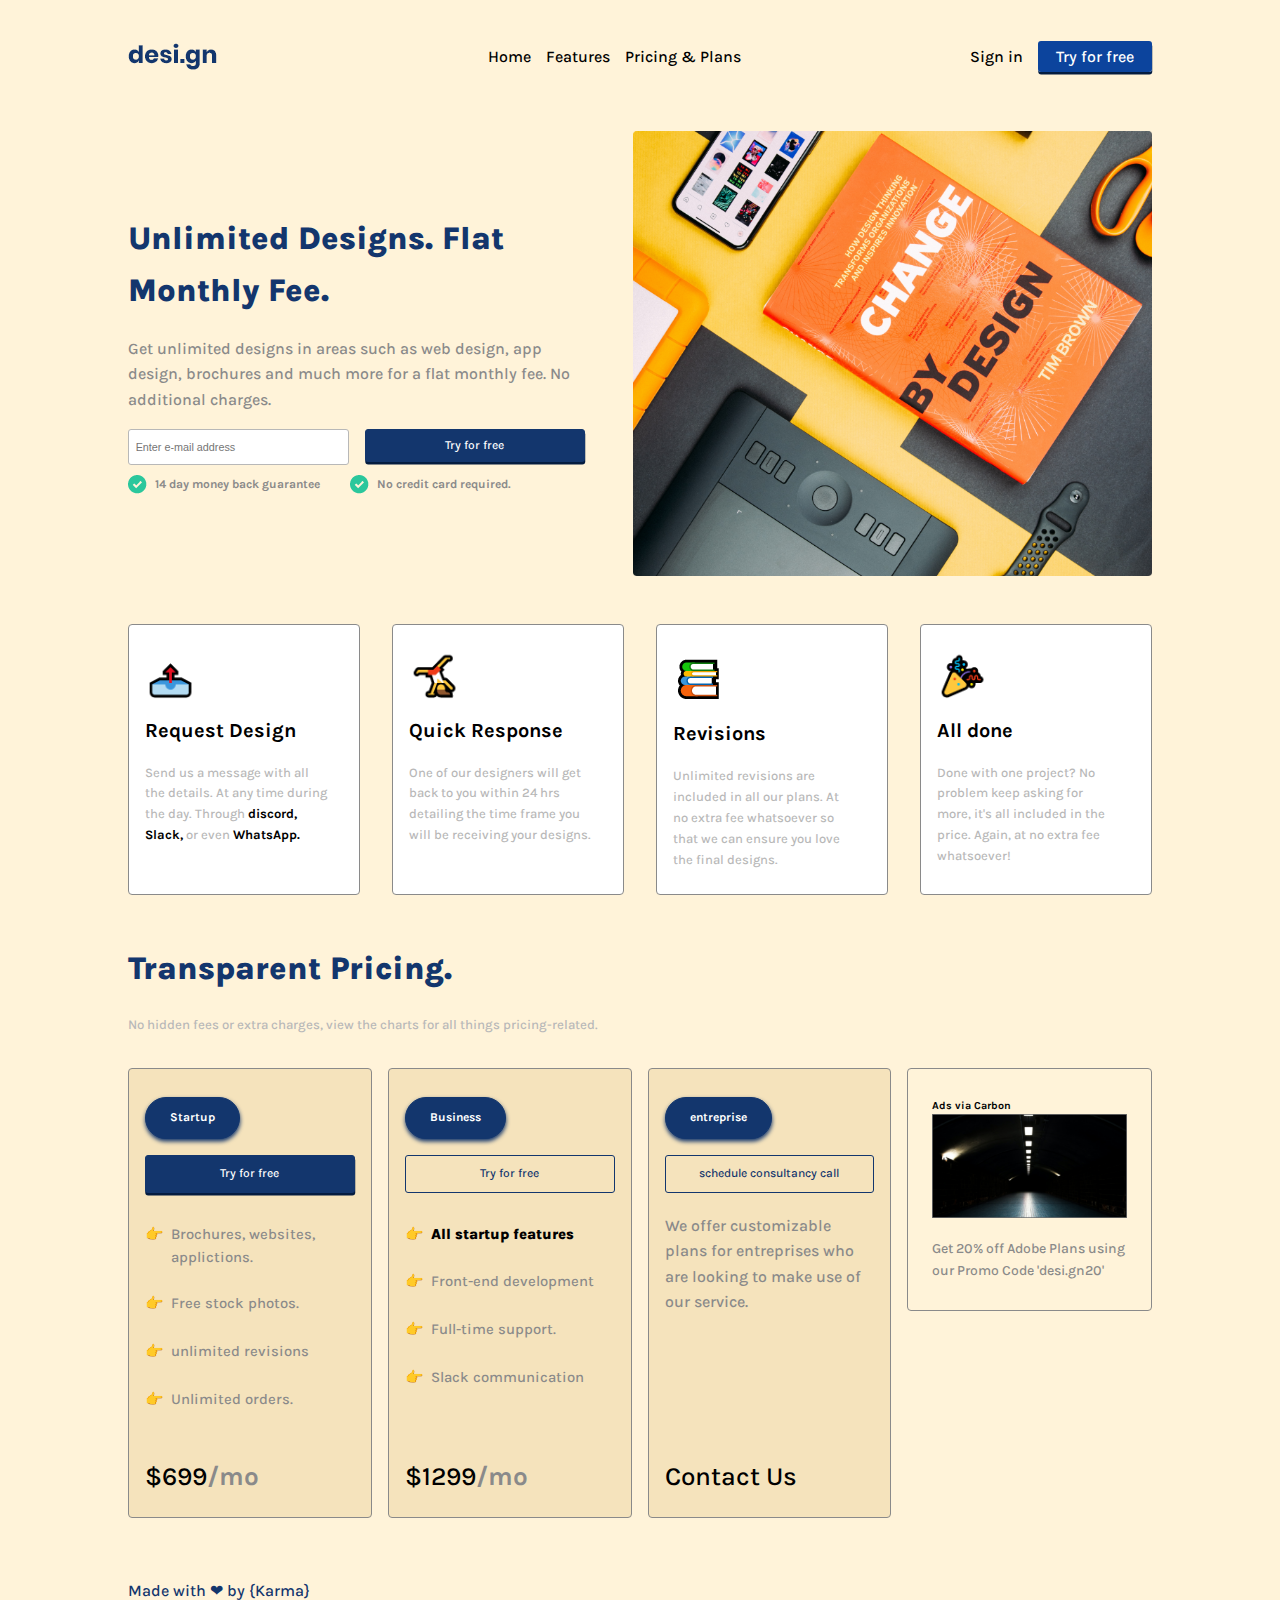
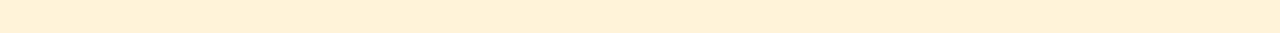
==== commit 42dc996d: "Added final version" ====
--- a/design Landing Page Template/index.html
+++ b/design Landing Page Template/index.html
@@ -11,8 +11,7 @@
     <link rel="preconnect" href="https://fonts.googleapis.com">
     <link rel="preconnect" href="https://fonts.gstatic.com" crossorigin>
     <link href="https://fonts.googleapis.com/css2?family=Karla:ital,wght@0,200;0,300;0,400;0,500;0,600;1,200;1,500&family=Poppins:ital,wght@0,100;0,200;0,300;0,400;0,500;0,600;1,400&display=swap" rel="stylesheet">
-    <link rel="icon" href="images/icon.png">
-    <link rel="stylesheet" href="assets/script.js">
+    <link rel="icon" href="images/favicon.png">
 
 <title>Desi-gn</title>
 </head>
@@ -22,7 +21,7 @@
             <div class="logo">
                 <a href="index.html"><img src="images/logo.png" alt="Logo"></a>
             </div>
-            <div class="navigation1 ">
+            <div class="navigation1">
                 <ul>
                     <li><a class="h_links" href="#">Home</a></li>
                     <li><a class="h_links" href="#">Features</a></li>
@@ -36,8 +35,17 @@
                     <li><a  href="#" class="button1">Try for free</a></li>
                 </ul>
             </div>
-            <div class="burger">
-                <img src="./images/hamburger.png" alt="">
+            <div id="hamburger-icon" onclick="toggleMobileMenu(this)">
+                <div class="bar1"></div>
+                <div class="bar2"></div>
+                <div class="bar3"></div>
+                <ul class="mobile-menu">
+                    <li><a class="h_links" href="#">Home</a></li>
+                    <li><a class="h_links" href="#">Features</a></li>
+                    <li><a class="h_links" href="#">Pricing & Plans</a></li>
+                    <li><a href="#" >Sign in</a></li>
+                    <li><a  href="#" class="button1">Try for free</a></li>
+                </ul>
             </div>
         </header>
         <section>
@@ -76,7 +84,7 @@
                         <img src="./images/📤.png" alt="">
                     </div>
                     <h3 class="feature-title">Request Design</h3>
-                    <p class="feature-text">Send us a message with all the details. At any time during the day. Through discord, Slack</p>
+                    <p class="feature-text">Send us a message with all the details. At any time during the day. Through <span>discord,</span> <span>Slack,</span> or even <span>WhatsApp.</span></p>
                 </div>
                 <div class="feature">
                     <div class="feature-icon">
@@ -147,10 +155,10 @@
         </section>
         <footer>
             <p class="footer-text">
-                Made with &#10084; by (karma)
+                Made with &#10084; by {Karma}
             </p>
         </footer>
     </div>
-    <script src="assets/script.js"></script>
+    <script src="index.js"></script>
 </body>
 </html>--- a/design Landing Page Template/assets/style.css
+++ b/design Landing Page Template/assets/style.css
@@ -6,7 +6,6 @@
 *::after {
     box-sizing: border-box;
 }
-
 
 body{
     font-family: var(--karla);
@@ -15,7 +14,6 @@
     margin: 0;
     line-height: 1.6;
     background-color: var(--main-color);
-    width:100%;
 }
 
 img{
@@ -93,58 +91,78 @@
     align-items: center;
     justify-content: space-between;
     margin-top: 2.375em;
-    max-height: 70px;
-}
-
-/* .navigation1,
+}
+
+.navigation1,
 .navigation2 {
     display: none;
-} */
-.navigation2 ul 
-{
-    display: flex;
-
-}
-
-.navigation1  {
-    
-    position:absolute;
+}
+
+#hamburger-icon {
+    margin: auto 0;
+    display: block;
+    cursor: pointer;
+}
+
+#hamburger-icon div{
+    width: 35px;
+    height: 3px;
+    background-color: var(--strongblue);
+    margin: 6px 0;
+    transition: 0.4s;
+}
+
+.open .bar1 {
+    -webkit-transform: rotate(-45deg) translate(-6px, 6px);
+    transform: rotate(-45deg) translate(-6px, 6px);
+}
+
+.open .bar2 {
+    opacity: 0;
+}
+
+.open .bar3 {
+    -webkit-transform: rotate(45deg) translate(-6px, -8px);
+    transform: rotate(45deg) translate(-6px, -8px);
+}
+
+.open .mobile-menu {
+    display: flex;
     flex-direction: column;
-    width:100%;
-    left:-100%;
-    background-color:rgb(233, 233, 233);
-    text-align: center;
+    align-items: center;
+    justify-content: flex-start;
+}
+
+.mobile-menu {
+    display: none;
+    position: absolute;
     top: 100px;
-    transition: 0.1s;
-}
-.navigation1 ul li 
-{
-    margin: 20px 0;
-}
-
-.navigation1.active
-{
     left: 0;
- 
-}
-.navigation1.active ul li a 
-{
-    color: rgb(0, 0, 0);
-}
+    height: calc(100vh - 50px);
+    width: 100%;
+    background-color: var(--main-color);
+}
+
+li {
+    margin-top: 30px;
+    color: var(--black);
+    font-family: var(--karla);
+}
+
+a {
+    color: var(--black);
+    font-family: var(--karla);
+}
+
 .button1 {
     background-color: var(--softblue);
     border-radius: 3px;
     box-shadow: 0.25px 2.5px #041c40;
-    padding: 6px 14px;
-    margin-left: 8px;
+    padding: 6px 18px;
 }
     
 a.button1 {
     color: var(--white);
-}
-
-.burger {
-    max-width: 32px;
 }
 
 /*===============Section 1=============*/
@@ -250,6 +268,11 @@
     color: var(--softgrey);
 }
 
+span {
+    font-weight: bold;
+    color: var(--black);
+}
+
 /*=================Cta Section=========================*/
 
 .section3 {
@@ -348,6 +371,7 @@
 
 .footer-text{
     margin-top: 3.75rem;
+    color: var(--strongblue);
 }
 
 
@@ -357,7 +381,7 @@
 @media (min-width:768px) and (max-width:1023px){ 
 /* ==================The Header===================== */
     /* Remove Menu Icon */
-    .burger{
+    #hamburger-icon{
         display: none;
     }
 
@@ -371,6 +395,7 @@
         display: flex;
         align-items: center;
         cursor: pointer;
+        margin-top: -26px;
     }
 
     .navigation1 ul li{
@@ -387,6 +412,7 @@
         display: flex;
         align-items: center;
         cursor: pointer;
+        margin-top: -26px;
     }
 
     .navigation2 ul li{
@@ -487,6 +513,7 @@
     .ad{
         height: 50%;
     }
+    
     .button1 {
         background-color: var(--softblue);
         border-radius: 3px;
@@ -500,10 +527,11 @@
 
 }
 
+/*=================Desktop version=========================*/
+
 @media (min-width: 1024px) {
-  
     .wrapper {
-        max-width:80%;
+        max-width: 80%;
         margin: 0 auto;
     }
 
@@ -511,24 +539,15 @@
     .navigation2 {
         display: flex;
     }
-   
-     .navigation1
-    {
-        top:25px;
-        width:30%;
-        left:35%;
-        justify-content:space-between;
-        background-color: transparent;
-    } 
-    
-
-    .burger {
+
+    #hamburger-icon {
         display: none;
     }
 
     .navigation1 ul {
         display: flex;
         margin-left: 40px;
+        margin-top: -26px;
     }
 
     .navigation1 ul li {
@@ -542,6 +561,7 @@
     .navigation2 ul {
         display: flex;
         align-items: center;
+        margin-top: -26px;
     }
 
     .navigation2 ul li {
@@ -588,9 +608,6 @@
         gap: 30px;
         
     }
-    
-  
-  
 
     .section2 {
         flex-direction: row;
@@ -649,688 +666,22 @@
     .footer-text {
         margin-bottom: 30px;
     }
+
     .plan-price{
         margin-top: 6rem;
     }
+
     .price
     {
         position: relative;
         height: 450px;
     }
+
     .plan-price
     {
         position: absolute;
         top:65%;
     }
-  
-
-}
-
-
-@import url(var.css);
-
-/*==========Preset=======================*/
-*,
-*::before,
-*::after {
-    box-sizing: border-box;
-}
-
-
-body{
-    font-family: var(--karla);
-    font-size: var(--fs-body);
-    font-weight: 500;
-    margin: 0;
-    line-height: 1.6;
-    background-color: var(--main-color);
-    width:100%;
-}
-
-img{
-    display: block;
-    width: 100%;
-    height: auto;
-}
-
-h1,
-h3,
-h4,
-h6,
-p{
-    margin: 0;
-}
-
-a{
-    text-decoration: none;
-}
-
-ul{
-    list-style: none;
-    padding-left: 0;
-    margin: 0;
-}
-.plans div:nth-child(3) ul li a{
-    color: black;
-}
-.price 
-{
-    background-color: #f5e3bc;
-    border: 2px  solid grey;
-}
-
-/*==========Utility Classes=======================*/
-.wrapper {
-    margin: 0 1rem;
-}
-.dark-btn{
-    --fg:var(--white);
-    --bg:var(--strongblue);
-}
-
-.light-btn{
-    --fg:var(--strongblue);
-    --bg: transparent;
-}
-
-.btn{
-    font-size: 0.75rem;
-    width: 100%;
-    border: 1px solid var(--strongblue);
-    border-radius: 3px;
-    background-color: var(--bg);
-    padding: 0.5em;
-    text-align: center;
-    color: var(--fg);
-}
-
-.feature-icon{
-    max-width: 52px;
-}
-
-.shadow {
-    box-shadow: 0.25px 2.50px #041C40;
-}
-/*=========Styling & Layout==============*/
-/*============Header=============*/
-.logo{
-    max-width: 100px;
-}
-
-header {
-    display: flex;
-    align-items: center;
-    justify-content: space-between;
-    margin-top: 2.375em;
-    max-height: 70px;
-}
-
-/* .navigation1,
-.navigation2 {
-    display: none;
-} */
-.navigation2 ul 
-{
-    display: flex;
-
-}
-
-.navigation1  {
-    
-    position:absolute;
-    flex-direction: column;
-    width:100%;
-    left:-100%;
-    background-color:rgb(233, 233, 233);
-    text-align: center;
-    top: 100px;
-    transition: 0.1s;
-}
-.navigation1 ul li 
-{
-    margin: 20px 0;
-}
-
-.navigation1.active
-{
-    left: 0;
- 
-}
-.navigation1.active ul li a 
-{
-    color: rgb(0, 0, 0);
-}
-.button1 {
-    background-color: var(--softblue);
-    border-radius: 3px;
-    box-shadow: 0.25px 2.5px #041c40;
-    padding: 6px 14px;
-    margin-left: 8px;
-}
-    
-a.button1 {
-    color: var(--white);
-}
-
-.burger {
-    max-width: 32px;
-}
-
-/*===============Section 1=============*/
-section{
-    margin-top: 3.75em;
-}
-
-.intro-section{
-    display: flex;
-    flex-direction: column-reverse;
-    gap: 3em;
-}
-.title {
-    font-size: 2rem;
-    font-weight: 900;
-    color: var(--strongblue);
-}
-
-.intro-text {
-    max-width: 650px;
-    font-size: 1rem;
-    margin-top: 1.25em;
-    color: var(--stronggrey);
-}
-
-.input-container{
-    display: flex;
-    flex-direction: column;
-    gap: 1em;
-    margin-top: 1em;
-}
-#email_input {
-    width: 100%;
-    padding: 0.5em;
-    border: 1px solid var(--softgrey);
-    border-radius: 3px;
-}
-
-::placeholder {
-    font-size: 0.675rem;
-}
-
-.checkmarks{
-    display: flex;
-    flex-direction: column;
-    gap: 0.5em;
-    margin-top: 0.625em;
-}
-.checkmark{
-    display: flex;
-    align-items: center;
-    gap: 0.5em;
-}
-
-.checkmark span{
-    font-size: 0.75rem;
-    color: var(--stronggrey);
-}
-.h_links {
-    position: relative;
-  }
-  .h_links::before {
-    content: "";
-    position: absolute;
-    left: 0;
-    top: 1.2em;
-    width: 0px;
-    height: 3px;
-    background: var(--softblue);
-    transition: all 0.5s ease;
-  }
-  .h_links:hover::before {
-    width: 100%;
-  }
-
-/*=============Features-Section=============================*/
-
-.section2{
-    display: flex;
-    flex-direction: column;
-    gap: 2em;
-    margin-top: 3em;
-}
-.feature{
-    background-color: var(--white);
-    padding: 24px 32px;
-    border: 1px solid var(--stronggrey);
-    border-radius: 4px;
-}
-
-.feature-title,
-.feature-text{
-    margin-top: 1rem;
-}
-
-.feature-title{
-    font-size: 1.75rem;
-}
-
-.feature-text{
-    font-size: 1.25rem;
-    padding-right: 16px;
-    color: var(--softgrey);
-}
-
-/*=================Cta Section=========================*/
-
-.section3 {
-    margin-top: 5em;
-}
-
-.cta-text{
-    font-size: 0.825rem;
-    margin-top: 1.5em;
-    color: var(--softgrey);
-}
-.plans{
-    display: flex;
-    flex-direction: column;
-    gap: 1em;
-    margin-top: 2em;
-}
-
-.price,
-.ad{
-   
-    padding: 1.75em 1.5em;
-    border: 1px solid var(--stronggrey);
-    border-radius: 4px;
-}
-
-.plan-tag{
-    --fg:var(--white);
-    font-size: 0.75rem;
-    display: inline-block;
-    background-color: var(--bg);
-    padding: 0.675rem 1.5rem;
-    border: 1px solid var(--strongblue);
-    border-radius: 32px;
-    box-shadow: 0.25px 2.50px 4px 0px #13366D;
-    color: var(--fg);
-}
-
-.button {
-    display: block;
-    padding: 0.5rem 0;
-    margin-top: 16px;
-    cursor: pointer;
-    
-}
-
-.button.dark-btn {
-    --fg:var(--white);
-}
-
-.plan-features {
-    margin-top: 1.75em;
-}
-
-.plan-features > * + *{
-    margin-top: 1.5em;
-}
-.plan-feature {
-    font-size: 0.925rem;
-    display: flex;
-    align-items: flex-end;
-    gap: 8px;
-    color: var(--stronggrey);
-}
-
-.plan-feature span{
-    margin-bottom: 2px;
-}
-
-.bold {
-    font-weight: 900;
-    color: var(--black);
-}
-.plan-price {
-    font-size: 2.25rem;
-}
-
-.plan-price span{
-    color: var(--stronggrey);
-}
-
-.ent-price {
-    font-size: 1rem;
-    margin-top: 1.25rem;
-    color: var(--stronggrey);
-}
-
-.ad p{
-    font-size: 0.875rem;
-    margin-top: 1.25rem;
-    color: var(--stronggrey);
-}
-.img-container {
-    display: block;
-}
-
-.footer-text{
-    margin-top: 3.75rem;
-}
-
-
-
-/* ========Tablet========= */
-
-@media (min-width:768px) and (max-width:1023px){ 
-/* ==================The Header===================== */
-    /* Remove Menu Icon */
-    .burger{
-        display: none;
-    }
-
-    /* display the naviguation bar */
-    .navigation1 , .navigation2 {
-        display: contents;
-    }
-
-/* ==== Naviguation 1 ==== */
-    .navigation1 ul{
-        display: flex;
-        align-items: center;
-        cursor: pointer;
-    }
-
-    .navigation1 ul li{
-        padding: 0 10px;
-    }
-
-    .navigation1 ul li a{
-        color: var(--black);
-        font-size: 20px;
-    }
-
-    /* ==== Naviguation 2 ==== */
-    .navigation2 ul{
-        display: flex;
-        align-items: center;
-        cursor: pointer;
-    }
-
-    .navigation2 ul li{
-        padding: 0 10px;
-    }
-
-    .navigation2 ul li a{
-        font-size: 20px;
-        /* Fixing the decalage between the naviguations */
-        margin: 0;
-    }
-    
-    .navigation2 ul li:first-child a{
-        color: black;
-    }
-  
-
-    /* =================The Sections============== */
-    /* ===The First Section==== */
-    .intro-section
-    {
-        display: flex;
-        flex-direction: row;
-        align-items: center;
-    }
-    .title 
-    {
-        font-size: 23px;
-    }
-    .input-container{
-        flex-direction: row;
-        flex-wrap: wrap;
-        flex-basis:auto;
-         justify-content: space-between; 
-        gap:2px;
-    }
-
-    input[type=email]{
-        flex-basis:  48%;
-    }
-
-    .input-container a{
-        flex-basis:  48%;
-    }
-
-    /*Check marks */
-    .checkmarks{
-        flex-direction: row;
-        flex-wrap: wrap;
-        flex-basis:  auto;
-        justify-content: space-between;
-    }
-
-    .checkmarks > div{
-        width: 47.5%;
-        
-    }
-
-    .checkmarks div span{
-        font-size: 8px;
-    }
-
-    /* ===The Second Section==== */
-    .section2{
-        flex-direction: row;
-        flex-wrap: wrap;
-        flex-basis:  auto;
-        justify-content: space-evenly;
-    }
-    
-    .section2 > div{
-        width: 47.5%;
-    }
-
-    /* =====The Third Section===== */
-    .plans{
-        flex-direction: row;
-        flex-wrap: wrap;
-        flex-basis:  auto 0;
-        justify-content: space-evenly;
-    }
-
-    .plans > div{
-        gap:2px;
-        width: 47.5%;
-    }
-    
-    .plans div:nth-child(3) ul:last-child {
-        font-size: 2.25rem;
-        margin-top: 200px;
-        
-    }
-
-    .plans div:nth-child(3) ul li a{
-        color: black;
-    }
-
-    .ad{
-        height: 50%;
-    }
-    .button1 {
-        background-color: var(--softblue);
-        border-radius: 3px;
-        box-shadow: 0.25px 2.5px #041c40;
-        padding: 6px 18px;
-    }
-        
-    a.button1 {
-        color: var(--white);
-    }
-
-}
-
-@media (min-width: 1024px) {
-  
-    .wrapper {
-        max-width:80%;
-        margin: 0 auto;
-    }
-
-    .navigation1,
-    .navigation2 {
-        display: flex;
-    }
-   
-     .navigation1
-    {
-        top:25px;
-        width:30%;
-        left:35%;
-        justify-content:space-between;
-        background-color: transparent;
-    } 
-    
-
-    .burger {
-        display: none;
-    }
-
-    .navigation1 ul {
-        display: flex;
-        margin-left: 40px;
-    }
-
-    .navigation1 ul li {
-        padding-left: 15px;
-    }
-
-    .navigation1 ul li a {
-        color: var(--black);
-    }
-
-    .navigation2 ul {
-        display: flex;
-        align-items: center;
-    }
-
-    .navigation2 ul li {
-        padding-left: 15px;
-    }
-
-    .navigation2 ul li:first-child {
-        color: var(--stronggrey);
-    }
-
-    .navigation2 ul li a.button
-    {
-        margin-bottom: 20px;
-    }
-
-    .button1 {
-        background-color: var(--softblue);
-        border-radius: 3px;
-        box-shadow: 0.25px 2.5px #041c40;
-        padding: 6px 18px;
-    }
-        
-    a.button1 {
-        color: var(--white);
-    }
-
-    .intro-section {
-        flex-direction: row;
-        align-items: center;
-    }
-
-    .input-container {
-        flex-direction: row;
-    }
-
-    .input-container .btn {
-        margin-bottom: 3px;
-        color: var(--white);
-    }
-
-    .checkmarks {
-        flex-direction: row;
-        justify-items:center;
-        gap: 30px;
-        
-    }
-    
-  
-  
-
-    .section2 {
-        flex-direction: row;
-    }
-
-    .feature {
-        padding: 24px 16px;
-        width: 25%;
-    }
-
-    .feature-title {
-        font-size: 20px;
-    }
-
-    .feature-text {
-        font-size: 13px;
-    }
-
-    .feature-text span {
-        font-weight: bold;
-        color: var(--black);
-    }
-
-    .section3 {
-        margin-top: 3em;
-    }
-
-    .plans {
-        flex-direction: row;
-        flex-grow: 0;
-    }
-
-    .plan-feature {
-        align-items: unset;
-    }
-
-    p.plan-price {
-        padding-top: 98px;
-        font-size: 26px;
-    }
-
-    li.plan-price {
-        font-size: 26px;
-    }   
-
-    .price {
-        flex-basis: 25%;
-        padding: 1.75em 1em;
-    }
-
-    .ad {
-        height: 30%;
-        flex-basis: 25%;
-    }
-
-    .footer-text {
-        margin-bottom: 30px;
-    }
-    .plan-price{
-        margin-top: 6rem;
-    }
-    .price
-    {
-        position: relative;
-        height: 450px;
-    }
-    .plan-price
-    {
-        position: absolute;
-        top:65%;
-    }
-  
-
-}
+
+}
+
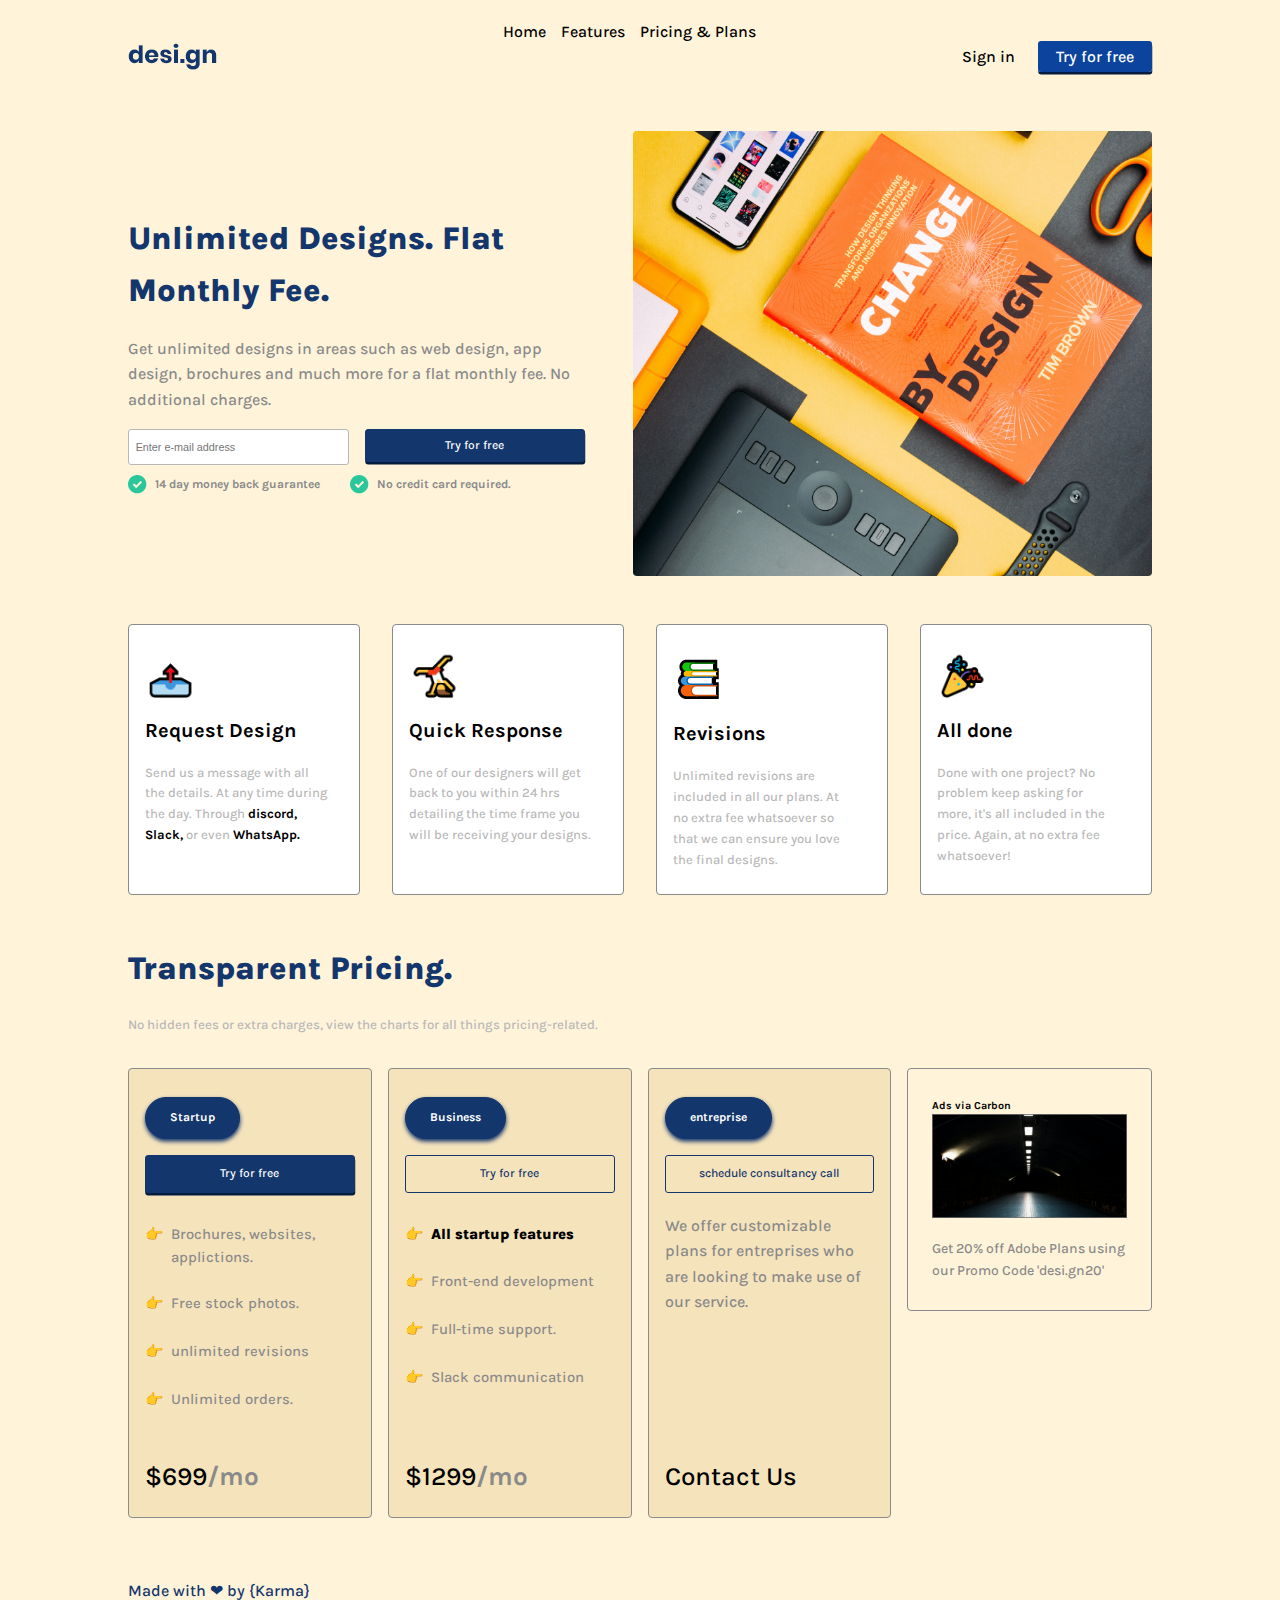
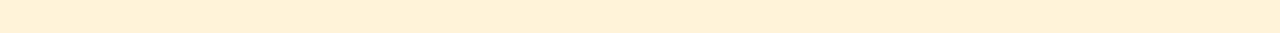
==== commit c9b1539a: "Merge branch 'master' into finalversion1" ====
--- a/design Landing Page Template/index.html
+++ b/design Landing Page Template/index.html
@@ -11,7 +11,8 @@
     <link rel="preconnect" href="https://fonts.googleapis.com">
     <link rel="preconnect" href="https://fonts.gstatic.com" crossorigin>
     <link href="https://fonts.googleapis.com/css2?family=Karla:ital,wght@0,200;0,300;0,400;0,500;0,600;1,200;1,500&family=Poppins:ital,wght@0,100;0,200;0,300;0,400;0,500;0,600;1,400&display=swap" rel="stylesheet">
-    <link rel="icon" href="images/favicon.png">
+    <link rel="icon" href="images/icon.png">
+    <link rel="stylesheet" href="assets/script.js">
 
 <title>Desi-gn</title>
 </head>
@@ -21,7 +22,7 @@
             <div class="logo">
                 <a href="index.html"><img src="images/logo.png" alt="Logo"></a>
             </div>
-            <div class="navigation1">
+            <div class="navigation1 ">
                 <ul>
                     <li><a class="h_links" href="#">Home</a></li>
                     <li><a class="h_links" href="#">Features</a></li>
@@ -160,5 +161,6 @@
         </footer>
     </div>
     <script src="index.js"></script>
+
 </body>
 </html>--- a/design Landing Page Template/assets/style.css
+++ b/design Landing Page Template/assets/style.css
@@ -6,6 +6,7 @@
 *::after {
     box-sizing: border-box;
 }
+
 
 body{
     font-family: var(--karla);
@@ -14,6 +15,7 @@
     margin: 0;
     line-height: 1.6;
     background-color: var(--main-color);
+    width:100%;
 }
 
 img{
@@ -91,11 +93,54 @@
     align-items: center;
     justify-content: space-between;
     margin-top: 2.375em;
-}
-
-.navigation1,
+    max-height: 70px;
+}
+
+/* .navigation1,
 .navigation2 {
     display: none;
+} */
+.navigation2 ul 
+{
+    display: flex;
+
+}
+
+.navigation1  {
+    
+    position:absolute;
+    flex-direction: column;
+    width:100%;
+    left:-100%;
+    background-color:rgb(233, 233, 233);
+    text-align: center;
+    top: 100px;
+    transition: 0.1s;
+}
+.navigation1 ul li 
+{
+    margin: 20px 0;
+}
+
+.navigation1.active
+{
+    left: 0;
+ 
+}
+.navigation1.active ul li a 
+{
+    color: rgb(0, 0, 0);
+}
+.button1 {
+    background-color: var(--softblue);
+    border-radius: 3px;
+    box-shadow: 0.25px 2.5px #041c40;
+    padding: 6px 14px;
+    margin-left: 8px;
+}
+    
+a.button1 {
+    color: var(--white);
 }
 
 #hamburger-icon {
@@ -530,8 +575,9 @@
 /*=================Desktop version=========================*/
 
 @media (min-width: 1024px) {
+  
     .wrapper {
-        max-width: 80%;
+        max-width:80%;
         margin: 0 auto;
     }
 
@@ -539,6 +585,16 @@
     .navigation2 {
         display: flex;
     }
+   
+     .navigation1
+    {
+        top:25px;
+        width:30%;
+        left:35%;
+        justify-content:space-between;
+        background-color: transparent;
+    } 
+    
 
     #hamburger-icon {
         display: none;
@@ -685,3 +741,671 @@
 
 }
 
+
+@import url(var.css);
+
+/*==========Preset=======================*/
+*,
+*::before,
+*::after {
+    box-sizing: border-box;
+}
+
+
+body{
+    font-family: var(--karla);
+    font-size: var(--fs-body);
+    font-weight: 500;
+    margin: 0;
+    line-height: 1.6;
+    background-color: var(--main-color);
+    width:100%;
+}
+
+img{
+    display: block;
+    width: 100%;
+    height: auto;
+}
+
+h1,
+h3,
+h4,
+h6,
+p{
+    margin: 0;
+}
+
+a{
+    text-decoration: none;
+}
+
+ul{
+    list-style: none;
+    padding-left: 0;
+    margin: 0;
+}
+.plans div:nth-child(3) ul li a{
+    color: black;
+}
+.price 
+{
+    background-color: #f5e3bc;
+    border: 2px  solid grey;
+}
+
+/*==========Utility Classes=======================*/
+.wrapper {
+    margin: 0 1rem;
+}
+.dark-btn{
+    --fg:var(--white);
+    --bg:var(--strongblue);
+}
+
+.light-btn{
+    --fg:var(--strongblue);
+    --bg: transparent;
+}
+
+.btn{
+    font-size: 0.75rem;
+    width: 100%;
+    border: 1px solid var(--strongblue);
+    border-radius: 3px;
+    background-color: var(--bg);
+    padding: 0.5em;
+    text-align: center;
+    color: var(--fg);
+}
+
+.feature-icon{
+    max-width: 52px;
+}
+
+.shadow {
+    box-shadow: 0.25px 2.50px #041C40;
+}
+/*=========Styling & Layout==============*/
+/*============Header=============*/
+.logo{
+    max-width: 100px;
+}
+
+header {
+    display: flex;
+    align-items: center;
+    justify-content: space-between;
+    margin-top: 2.375em;
+    max-height: 70px;
+}
+
+/* .navigation1,
+.navigation2 {
+    display: none;
+} */
+.navigation2 ul 
+{
+    display: flex;
+
+}
+
+.navigation1  {
+    
+    position:absolute;
+    flex-direction: column;
+    width:100%;
+    left:-100%;
+    background-color:rgb(233, 233, 233);
+    text-align: center;
+    top: 100px;
+    transition: 0.1s;
+}
+.navigation1 ul li 
+{
+    margin: 20px 0;
+}
+
+.navigation1.active
+{
+    left: 0;
+ 
+}
+.navigation1.active ul li a 
+{
+    color: rgb(0, 0, 0);
+}
+.button1 {
+    background-color: var(--softblue);
+    border-radius: 3px;
+    box-shadow: 0.25px 2.5px #041c40;
+    padding: 6px 14px;
+    margin-left: 8px;
+}
+    
+a.button1 {
+    color: var(--white);
+}
+
+.burger {
+    max-width: 32px;
+}
+
+/*===============Section 1=============*/
+section{
+    margin-top: 3.75em;
+}
+
+.intro-section{
+    display: flex;
+    flex-direction: column-reverse;
+    gap: 3em;
+}
+.title {
+    font-size: 2rem;
+    font-weight: 900;
+    color: var(--strongblue);
+}
+
+.intro-text {
+    max-width: 650px;
+    font-size: 1rem;
+    margin-top: 1.25em;
+    color: var(--stronggrey);
+}
+
+.input-container{
+    display: flex;
+    flex-direction: column;
+    gap: 1em;
+    margin-top: 1em;
+}
+#email_input {
+    width: 100%;
+    padding: 0.5em;
+    border: 1px solid var(--softgrey);
+    border-radius: 3px;
+}
+
+::placeholder {
+    font-size: 0.675rem;
+}
+
+.checkmarks{
+    display: flex;
+    flex-direction: column;
+    gap: 0.5em;
+    margin-top: 0.625em;
+}
+.checkmark{
+    display: flex;
+    align-items: center;
+    gap: 0.5em;
+}
+
+.checkmark span{
+    font-size: 0.75rem;
+    color: var(--stronggrey);
+}
+.h_links {
+    position: relative;
+  }
+  .h_links::before {
+    content: "";
+    position: absolute;
+    left: 0;
+    top: 1.2em;
+    width: 0px;
+    height: 3px;
+    background: var(--softblue);
+    transition: all 0.5s ease;
+  }
+  .h_links:hover::before {
+    width: 100%;
+  }
+
+/*=============Features-Section=============================*/
+
+.section2{
+    display: flex;
+    flex-direction: column;
+    gap: 2em;
+    margin-top: 3em;
+}
+.feature{
+    background-color: var(--white);
+    padding: 24px 32px;
+    border: 1px solid var(--stronggrey);
+    border-radius: 4px;
+}
+
+.feature-title,
+.feature-text{
+    margin-top: 1rem;
+}
+
+.feature-title{
+    font-size: 1.75rem;
+}
+
+.feature-text{
+    font-size: 1.25rem;
+    padding-right: 16px;
+    color: var(--softgrey);
+}
+
+/*=================Cta Section=========================*/
+
+.section3 {
+    margin-top: 5em;
+}
+
+.cta-text{
+    font-size: 0.825rem;
+    margin-top: 1.5em;
+    color: var(--softgrey);
+}
+.plans{
+    display: flex;
+    flex-direction: column;
+    gap: 1em;
+    margin-top: 2em;
+}
+
+.price,
+.ad{
+   
+    padding: 1.75em 1.5em;
+    border: 1px solid var(--stronggrey);
+    border-radius: 4px;
+}
+
+.plan-tag{
+    --fg:var(--white);
+    font-size: 0.75rem;
+    display: inline-block;
+    background-color: var(--bg);
+    padding: 0.675rem 1.5rem;
+    border: 1px solid var(--strongblue);
+    border-radius: 32px;
+    box-shadow: 0.25px 2.50px 4px 0px #13366D;
+    color: var(--fg);
+}
+
+.button {
+    display: block;
+    padding: 0.5rem 0;
+    margin-top: 16px;
+    cursor: pointer;
+    
+}
+
+.button.dark-btn {
+    --fg:var(--white);
+}
+
+.plan-features {
+    margin-top: 1.75em;
+}
+
+.plan-features > * + *{
+    margin-top: 1.5em;
+}
+.plan-feature {
+    font-size: 0.925rem;
+    display: flex;
+    align-items: flex-end;
+    gap: 8px;
+    color: var(--stronggrey);
+}
+
+.plan-feature span{
+    margin-bottom: 2px;
+}
+
+.bold {
+    font-weight: 900;
+    color: var(--black);
+}
+.plan-price {
+    font-size: 2.25rem;
+}
+
+.plan-price span{
+    color: var(--stronggrey);
+}
+
+.ent-price {
+    font-size: 1rem;
+    margin-top: 1.25rem;
+    color: var(--stronggrey);
+}
+
+.ad p{
+    font-size: 0.875rem;
+    margin-top: 1.25rem;
+    color: var(--stronggrey);
+}
+.img-container {
+    display: block;
+}
+
+.footer-text{
+    margin-top: 3.75rem;
+}
+
+
+
+/* ========Tablet========= */
+
+@media (min-width:768px) and (max-width:1023px){ 
+/* ==================The Header===================== */
+    /* Remove Menu Icon */
+    .burger{
+        display: none;
+    }
+
+    /* display the naviguation bar */
+    .navigation1 , .navigation2 {
+        display: contents;
+    }
+
+/* ==== Naviguation 1 ==== */
+    .navigation1 ul{
+        display: flex;
+        align-items: center;
+        cursor: pointer;
+    }
+
+    .navigation1 ul li{
+        padding: 0 10px;
+    }
+
+    .navigation1 ul li a{
+        color: var(--black);
+        font-size: 20px;
+    }
+
+    /* ==== Naviguation 2 ==== */
+    .navigation2 ul{
+        display: flex;
+        align-items: center;
+        cursor: pointer;
+    }
+
+    .navigation2 ul li{
+        padding: 0 10px;
+    }
+
+    .navigation2 ul li a{
+        font-size: 20px;
+        /* Fixing the decalage between the naviguations */
+        margin: 0;
+    }
+    
+    .navigation2 ul li:first-child a{
+        color: black;
+    }
+  
+
+    /* =================The Sections============== */
+    /* ===The First Section==== */
+    .intro-section
+    {
+        display: flex;
+        flex-direction: row;
+        align-items: center;
+    }
+    .title 
+    {
+        font-size: 23px;
+    }
+    .input-container{
+        flex-direction: row;
+        flex-wrap: wrap;
+        flex-basis:auto;
+         justify-content: space-between; 
+        gap:2px;
+    }
+
+    input[type=email]{
+        flex-basis:  48%;
+    }
+
+    .input-container a{
+        flex-basis:  48%;
+    }
+
+    /*Check marks */
+    .checkmarks{
+        flex-direction: row;
+        flex-wrap: wrap;
+        flex-basis:  auto;
+        justify-content: space-between;
+    }
+
+    .checkmarks > div{
+        width: 47.5%;
+        
+    }
+
+    .checkmarks div span{
+        font-size: 8px;
+    }
+
+    /* ===The Second Section==== */
+    .section2{
+        flex-direction: row;
+        flex-wrap: wrap;
+        flex-basis:  auto;
+        justify-content: space-evenly;
+    }
+    
+    .section2 > div{
+        width: 47.5%;
+    }
+
+    /* =====The Third Section===== */
+    .plans{
+        flex-direction: row;
+        flex-wrap: wrap;
+        flex-basis:  auto 0;
+        justify-content: space-evenly;
+    }
+
+    .plans > div{
+        gap:2px;
+        width: 47.5%;
+    }
+    
+    .plans div:nth-child(3) ul:last-child {
+        font-size: 2.25rem;
+        margin-top: 200px;
+        
+    }
+
+    .plans div:nth-child(3) ul li a{
+        color: black;
+    }
+
+    .ad{
+        height: 50%;
+    }
+    .button1 {
+        background-color: var(--softblue);
+        border-radius: 3px;
+        box-shadow: 0.25px 2.5px #041c40;
+        padding: 6px 18px;
+    }
+        
+    a.button1 {
+        color: var(--white);
+    }
+
+}
+
+@media (min-width: 1024px) {
+  
+    .wrapper {
+        max-width:80%;
+        margin: 0 auto;
+    }
+
+    .navigation1,
+    .navigation2 {
+        display: flex;
+    }
+   
+     .navigation1
+    {
+        top:25px;
+        width:30%;
+        left:35%;
+        justify-content:space-between;
+        background-color: transparent;
+    } 
+    
+
+    .burger {
+        display: none;
+    }
+
+    .navigation1 ul {
+        display: flex;
+        margin-left: 40px;
+    }
+
+    .navigation1 ul li {
+        padding-left: 15px;
+    }
+
+    .navigation1 ul li a {
+        color: var(--black);
+    }
+
+    .navigation2 ul {
+        display: flex;
+        align-items: center;
+    }
+
+    .navigation2 ul li {
+        padding-left: 15px;
+    }
+
+    .navigation2 ul li:first-child {
+        color: var(--stronggrey);
+    }
+
+    .navigation2 ul li a.button
+    {
+        margin-bottom: 20px;
+    }
+
+    .button1 {
+        background-color: var(--softblue);
+        border-radius: 3px;
+        box-shadow: 0.25px 2.5px #041c40;
+        padding: 6px 18px;
+    }
+        
+    a.button1 {
+        color: var(--white);
+    }
+
+    .intro-section {
+        flex-direction: row;
+        align-items: center;
+    }
+
+    .input-container {
+        flex-direction: row;
+    }
+
+    .input-container .btn {
+        margin-bottom: 3px;
+        color: var(--white);
+    }
+
+    .checkmarks {
+        flex-direction: row;
+        justify-items:center;
+        gap: 30px;
+        
+    }
+    
+  
+  
+
+    .section2 {
+        flex-direction: row;
+    }
+
+    .feature {
+        padding: 24px 16px;
+        width: 25%;
+    }
+
+    .feature-title {
+        font-size: 20px;
+    }
+
+    .feature-text {
+        font-size: 13px;
+    }
+
+    .feature-text span {
+        font-weight: bold;
+        color: var(--black);
+    }
+
+    .section3 {
+        margin-top: 3em;
+    }
+
+    .plans {
+        flex-direction: row;
+        flex-grow: 0;
+    }
+
+    .plan-feature {
+        align-items: unset;
+    }
+
+    p.plan-price {
+        padding-top: 98px;
+        font-size: 26px;
+    }
+
+    li.plan-price {
+        font-size: 26px;
+    }   
+
+    .price {
+        flex-basis: 25%;
+        padding: 1.75em 1em;
+    }
+
+    .ad {
+        height: 30%;
+        flex-basis: 25%;
+    }
+
+    .footer-text {
+        margin-bottom: 30px;
+    }
+    .plan-price{
+        margin-top: 6rem;
+    }
+    .price
+    {
+        position: relative;
+        height: 450px;
+    }
+    .plan-price
+    {
+        position: absolute;
+        top:65%;
+    }
+  
+
+}
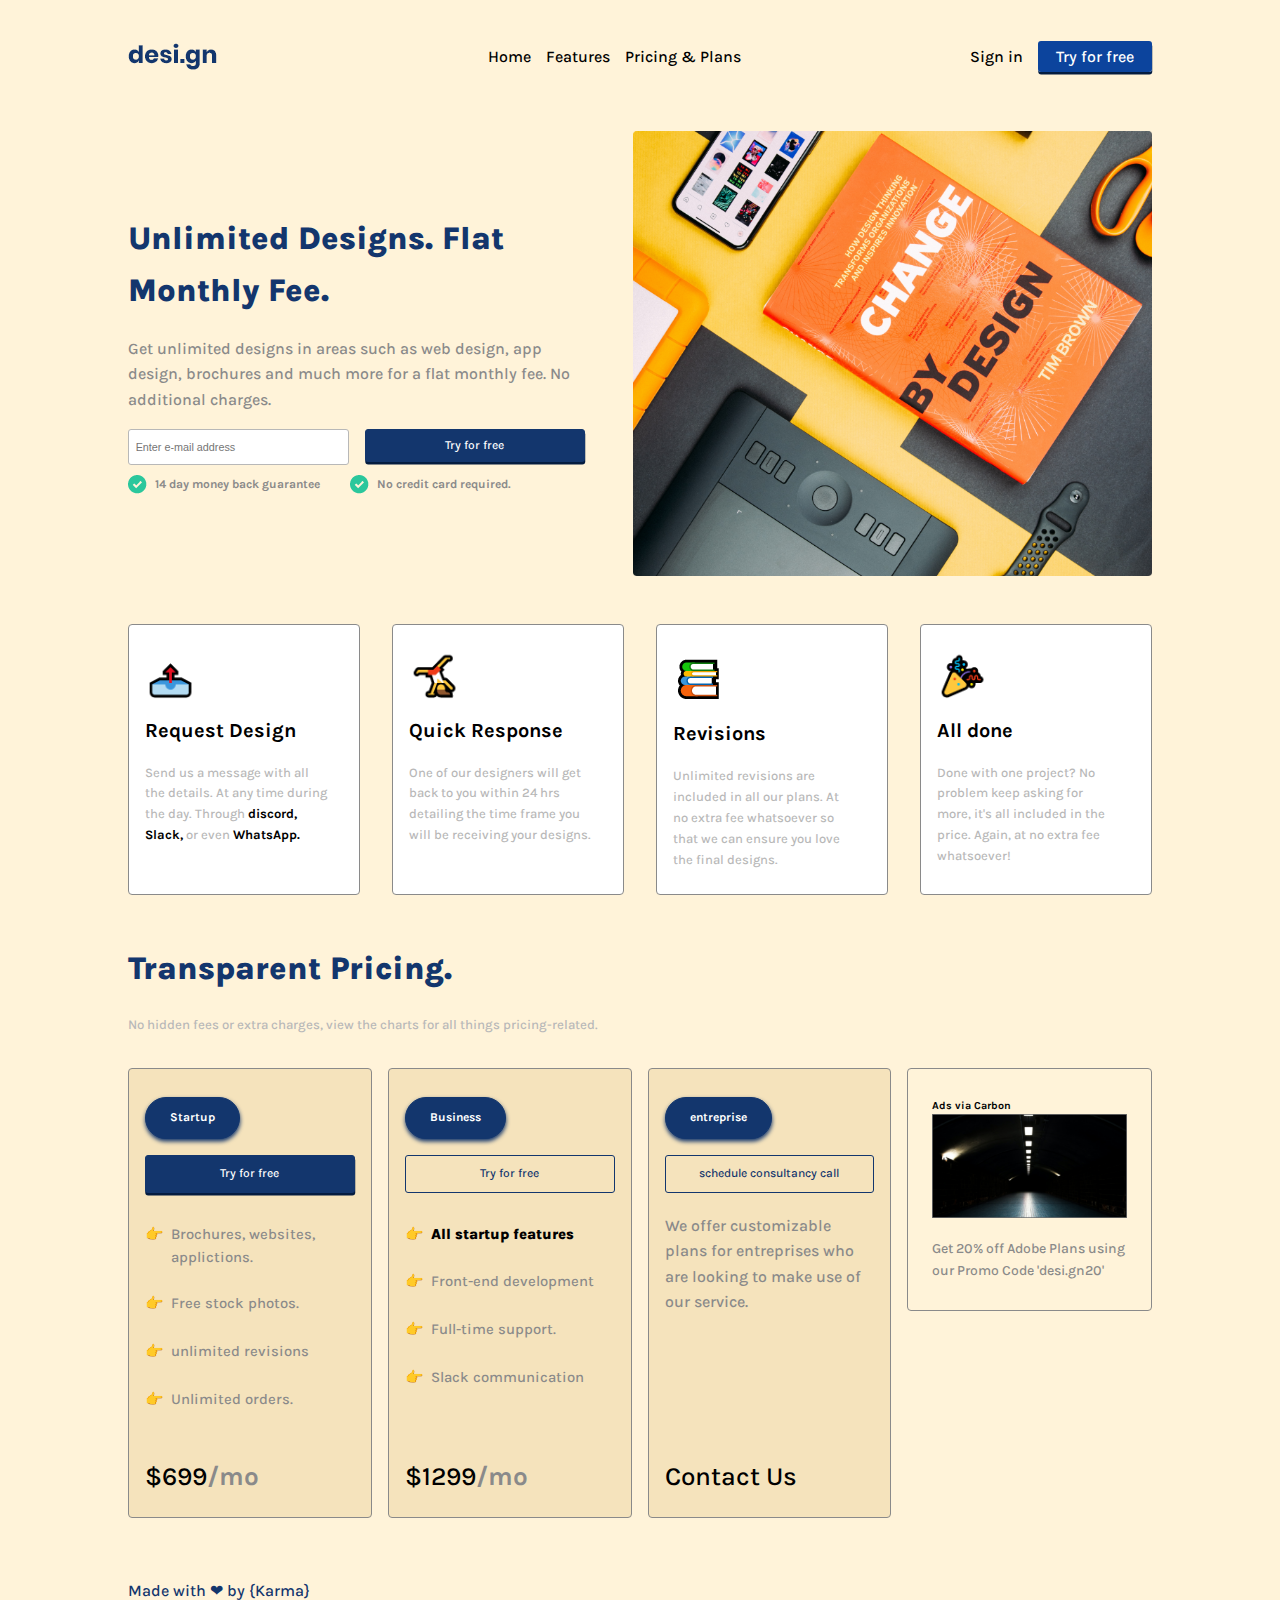
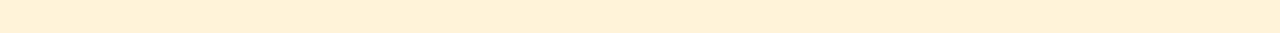
==== commit a4c779b0: "Added final version" ====
--- a/design Landing Page Template/index.html
+++ b/design Landing Page Template/index.html
@@ -11,8 +11,7 @@
     <link rel="preconnect" href="https://fonts.googleapis.com">
     <link rel="preconnect" href="https://fonts.gstatic.com" crossorigin>
     <link href="https://fonts.googleapis.com/css2?family=Karla:ital,wght@0,200;0,300;0,400;0,500;0,600;1,200;1,500&family=Poppins:ital,wght@0,100;0,200;0,300;0,400;0,500;0,600;1,400&display=swap" rel="stylesheet">
-    <link rel="icon" href="images/icon.png">
-    <link rel="stylesheet" href="assets/script.js">
+    <link rel="icon" href="images/favicon.png">
 
 <title>Desi-gn</title>
 </head>
@@ -22,7 +21,7 @@
             <div class="logo">
                 <a href="index.html"><img src="images/logo.png" alt="Logo"></a>
             </div>
-            <div class="navigation1 ">
+            <div class="navigation1">
                 <ul>
                     <li><a class="h_links" href="#">Home</a></li>
                     <li><a class="h_links" href="#">Features</a></li>
@@ -161,6 +160,5 @@
         </footer>
     </div>
     <script src="index.js"></script>
-
 </body>
 </html>--- a/design Landing Page Template/assets/style.css
+++ b/design Landing Page Template/assets/style.css
@@ -6,7 +6,6 @@
 *::after {
     box-sizing: border-box;
 }
-
 
 body{
     font-family: var(--karla);
@@ -15,7 +14,6 @@
     margin: 0;
     line-height: 1.6;
     background-color: var(--main-color);
-    width:100%;
 }
 
 img{
@@ -93,54 +91,11 @@
     align-items: center;
     justify-content: space-between;
     margin-top: 2.375em;
-    max-height: 70px;
-}
-
-/* .navigation1,
+}
+
+.navigation1,
 .navigation2 {
     display: none;
-} */
-.navigation2 ul 
-{
-    display: flex;
-
-}
-
-.navigation1  {
-    
-    position:absolute;
-    flex-direction: column;
-    width:100%;
-    left:-100%;
-    background-color:rgb(233, 233, 233);
-    text-align: center;
-    top: 100px;
-    transition: 0.1s;
-}
-.navigation1 ul li 
-{
-    margin: 20px 0;
-}
-
-.navigation1.active
-{
-    left: 0;
- 
-}
-.navigation1.active ul li a 
-{
-    color: rgb(0, 0, 0);
-}
-.button1 {
-    background-color: var(--softblue);
-    border-radius: 3px;
-    box-shadow: 0.25px 2.5px #041c40;
-    padding: 6px 14px;
-    margin-left: 8px;
-}
-    
-a.button1 {
-    color: var(--white);
 }
 
 #hamburger-icon {
@@ -575,9 +530,8 @@
 /*=================Desktop version=========================*/
 
 @media (min-width: 1024px) {
-  
     .wrapper {
-        max-width:80%;
+        max-width: 80%;
         margin: 0 auto;
     }
 
@@ -585,16 +539,6 @@
     .navigation2 {
         display: flex;
     }
-   
-     .navigation1
-    {
-        top:25px;
-        width:30%;
-        left:35%;
-        justify-content:space-between;
-        background-color: transparent;
-    } 
-    
 
     #hamburger-icon {
         display: none;
@@ -739,673 +683,4 @@
         top:65%;
     }
 
-}
-
-
-@import url(var.css);
-
-/*==========Preset=======================*/
-*,
-*::before,
-*::after {
-    box-sizing: border-box;
-}
-
-
-body{
-    font-family: var(--karla);
-    font-size: var(--fs-body);
-    font-weight: 500;
-    margin: 0;
-    line-height: 1.6;
-    background-color: var(--main-color);
-    width:100%;
-}
-
-img{
-    display: block;
-    width: 100%;
-    height: auto;
-}
-
-h1,
-h3,
-h4,
-h6,
-p{
-    margin: 0;
-}
-
-a{
-    text-decoration: none;
-}
-
-ul{
-    list-style: none;
-    padding-left: 0;
-    margin: 0;
-}
-.plans div:nth-child(3) ul li a{
-    color: black;
-}
-.price 
-{
-    background-color: #f5e3bc;
-    border: 2px  solid grey;
-}
-
-/*==========Utility Classes=======================*/
-.wrapper {
-    margin: 0 1rem;
-}
-.dark-btn{
-    --fg:var(--white);
-    --bg:var(--strongblue);
-}
-
-.light-btn{
-    --fg:var(--strongblue);
-    --bg: transparent;
-}
-
-.btn{
-    font-size: 0.75rem;
-    width: 100%;
-    border: 1px solid var(--strongblue);
-    border-radius: 3px;
-    background-color: var(--bg);
-    padding: 0.5em;
-    text-align: center;
-    color: var(--fg);
-}
-
-.feature-icon{
-    max-width: 52px;
-}
-
-.shadow {
-    box-shadow: 0.25px 2.50px #041C40;
-}
-/*=========Styling & Layout==============*/
-/*============Header=============*/
-.logo{
-    max-width: 100px;
-}
-
-header {
-    display: flex;
-    align-items: center;
-    justify-content: space-between;
-    margin-top: 2.375em;
-    max-height: 70px;
-}
-
-/* .navigation1,
-.navigation2 {
-    display: none;
-} */
-.navigation2 ul 
-{
-    display: flex;
-
-}
-
-.navigation1  {
-    
-    position:absolute;
-    flex-direction: column;
-    width:100%;
-    left:-100%;
-    background-color:rgb(233, 233, 233);
-    text-align: center;
-    top: 100px;
-    transition: 0.1s;
-}
-.navigation1 ul li 
-{
-    margin: 20px 0;
-}
-
-.navigation1.active
-{
-    left: 0;
- 
-}
-.navigation1.active ul li a 
-{
-    color: rgb(0, 0, 0);
-}
-.button1 {
-    background-color: var(--softblue);
-    border-radius: 3px;
-    box-shadow: 0.25px 2.5px #041c40;
-    padding: 6px 14px;
-    margin-left: 8px;
-}
-    
-a.button1 {
-    color: var(--white);
-}
-
-.burger {
-    max-width: 32px;
-}
-
-/*===============Section 1=============*/
-section{
-    margin-top: 3.75em;
-}
-
-.intro-section{
-    display: flex;
-    flex-direction: column-reverse;
-    gap: 3em;
-}
-.title {
-    font-size: 2rem;
-    font-weight: 900;
-    color: var(--strongblue);
-}
-
-.intro-text {
-    max-width: 650px;
-    font-size: 1rem;
-    margin-top: 1.25em;
-    color: var(--stronggrey);
-}
-
-.input-container{
-    display: flex;
-    flex-direction: column;
-    gap: 1em;
-    margin-top: 1em;
-}
-#email_input {
-    width: 100%;
-    padding: 0.5em;
-    border: 1px solid var(--softgrey);
-    border-radius: 3px;
-}
-
-::placeholder {
-    font-size: 0.675rem;
-}
-
-.checkmarks{
-    display: flex;
-    flex-direction: column;
-    gap: 0.5em;
-    margin-top: 0.625em;
-}
-.checkmark{
-    display: flex;
-    align-items: center;
-    gap: 0.5em;
-}
-
-.checkmark span{
-    font-size: 0.75rem;
-    color: var(--stronggrey);
-}
-.h_links {
-    position: relative;
-  }
-  .h_links::before {
-    content: "";
-    position: absolute;
-    left: 0;
-    top: 1.2em;
-    width: 0px;
-    height: 3px;
-    background: var(--softblue);
-    transition: all 0.5s ease;
-  }
-  .h_links:hover::before {
-    width: 100%;
-  }
-
-/*=============Features-Section=============================*/
-
-.section2{
-    display: flex;
-    flex-direction: column;
-    gap: 2em;
-    margin-top: 3em;
-}
-.feature{
-    background-color: var(--white);
-    padding: 24px 32px;
-    border: 1px solid var(--stronggrey);
-    border-radius: 4px;
-}
-
-.feature-title,
-.feature-text{
-    margin-top: 1rem;
-}
-
-.feature-title{
-    font-size: 1.75rem;
-}
-
-.feature-text{
-    font-size: 1.25rem;
-    padding-right: 16px;
-    color: var(--softgrey);
-}
-
-/*=================Cta Section=========================*/
-
-.section3 {
-    margin-top: 5em;
-}
-
-.cta-text{
-    font-size: 0.825rem;
-    margin-top: 1.5em;
-    color: var(--softgrey);
-}
-.plans{
-    display: flex;
-    flex-direction: column;
-    gap: 1em;
-    margin-top: 2em;
-}
-
-.price,
-.ad{
-   
-    padding: 1.75em 1.5em;
-    border: 1px solid var(--stronggrey);
-    border-radius: 4px;
-}
-
-.plan-tag{
-    --fg:var(--white);
-    font-size: 0.75rem;
-    display: inline-block;
-    background-color: var(--bg);
-    padding: 0.675rem 1.5rem;
-    border: 1px solid var(--strongblue);
-    border-radius: 32px;
-    box-shadow: 0.25px 2.50px 4px 0px #13366D;
-    color: var(--fg);
-}
-
-.button {
-    display: block;
-    padding: 0.5rem 0;
-    margin-top: 16px;
-    cursor: pointer;
-    
-}
-
-.button.dark-btn {
-    --fg:var(--white);
-}
-
-.plan-features {
-    margin-top: 1.75em;
-}
-
-.plan-features > * + *{
-    margin-top: 1.5em;
-}
-.plan-feature {
-    font-size: 0.925rem;
-    display: flex;
-    align-items: flex-end;
-    gap: 8px;
-    color: var(--stronggrey);
-}
-
-.plan-feature span{
-    margin-bottom: 2px;
-}
-
-.bold {
-    font-weight: 900;
-    color: var(--black);
-}
-.plan-price {
-    font-size: 2.25rem;
-}
-
-.plan-price span{
-    color: var(--stronggrey);
-}
-
-.ent-price {
-    font-size: 1rem;
-    margin-top: 1.25rem;
-    color: var(--stronggrey);
-}
-
-.ad p{
-    font-size: 0.875rem;
-    margin-top: 1.25rem;
-    color: var(--stronggrey);
-}
-.img-container {
-    display: block;
-}
-
-.footer-text{
-    margin-top: 3.75rem;
-}
-
-
-
-/* ========Tablet========= */
-
-@media (min-width:768px) and (max-width:1023px){ 
-/* ==================The Header===================== */
-    /* Remove Menu Icon */
-    .burger{
-        display: none;
-    }
-
-    /* display the naviguation bar */
-    .navigation1 , .navigation2 {
-        display: contents;
-    }
-
-/* ==== Naviguation 1 ==== */
-    .navigation1 ul{
-        display: flex;
-        align-items: center;
-        cursor: pointer;
-    }
-
-    .navigation1 ul li{
-        padding: 0 10px;
-    }
-
-    .navigation1 ul li a{
-        color: var(--black);
-        font-size: 20px;
-    }
-
-    /* ==== Naviguation 2 ==== */
-    .navigation2 ul{
-        display: flex;
-        align-items: center;
-        cursor: pointer;
-    }
-
-    .navigation2 ul li{
-        padding: 0 10px;
-    }
-
-    .navigation2 ul li a{
-        font-size: 20px;
-        /* Fixing the decalage between the naviguations */
-        margin: 0;
-    }
-    
-    .navigation2 ul li:first-child a{
-        color: black;
-    }
-  
-
-    /* =================The Sections============== */
-    /* ===The First Section==== */
-    .intro-section
-    {
-        display: flex;
-        flex-direction: row;
-        align-items: center;
-    }
-    .title 
-    {
-        font-size: 23px;
-    }
-    .input-container{
-        flex-direction: row;
-        flex-wrap: wrap;
-        flex-basis:auto;
-         justify-content: space-between; 
-        gap:2px;
-    }
-
-    input[type=email]{
-        flex-basis:  48%;
-    }
-
-    .input-container a{
-        flex-basis:  48%;
-    }
-
-    /*Check marks */
-    .checkmarks{
-        flex-direction: row;
-        flex-wrap: wrap;
-        flex-basis:  auto;
-        justify-content: space-between;
-    }
-
-    .checkmarks > div{
-        width: 47.5%;
-        
-    }
-
-    .checkmarks div span{
-        font-size: 8px;
-    }
-
-    /* ===The Second Section==== */
-    .section2{
-        flex-direction: row;
-        flex-wrap: wrap;
-        flex-basis:  auto;
-        justify-content: space-evenly;
-    }
-    
-    .section2 > div{
-        width: 47.5%;
-    }
-
-    /* =====The Third Section===== */
-    .plans{
-        flex-direction: row;
-        flex-wrap: wrap;
-        flex-basis:  auto 0;
-        justify-content: space-evenly;
-    }
-
-    .plans > div{
-        gap:2px;
-        width: 47.5%;
-    }
-    
-    .plans div:nth-child(3) ul:last-child {
-        font-size: 2.25rem;
-        margin-top: 200px;
-        
-    }
-
-    .plans div:nth-child(3) ul li a{
-        color: black;
-    }
-
-    .ad{
-        height: 50%;
-    }
-    .button1 {
-        background-color: var(--softblue);
-        border-radius: 3px;
-        box-shadow: 0.25px 2.5px #041c40;
-        padding: 6px 18px;
-    }
-        
-    a.button1 {
-        color: var(--white);
-    }
-
-}
-
-@media (min-width: 1024px) {
-  
-    .wrapper {
-        max-width:80%;
-        margin: 0 auto;
-    }
-
-    .navigation1,
-    .navigation2 {
-        display: flex;
-    }
-   
-     .navigation1
-    {
-        top:25px;
-        width:30%;
-        left:35%;
-        justify-content:space-between;
-        background-color: transparent;
-    } 
-    
-
-    .burger {
-        display: none;
-    }
-
-    .navigation1 ul {
-        display: flex;
-        margin-left: 40px;
-    }
-
-    .navigation1 ul li {
-        padding-left: 15px;
-    }
-
-    .navigation1 ul li a {
-        color: var(--black);
-    }
-
-    .navigation2 ul {
-        display: flex;
-        align-items: center;
-    }
-
-    .navigation2 ul li {
-        padding-left: 15px;
-    }
-
-    .navigation2 ul li:first-child {
-        color: var(--stronggrey);
-    }
-
-    .navigation2 ul li a.button
-    {
-        margin-bottom: 20px;
-    }
-
-    .button1 {
-        background-color: var(--softblue);
-        border-radius: 3px;
-        box-shadow: 0.25px 2.5px #041c40;
-        padding: 6px 18px;
-    }
-        
-    a.button1 {
-        color: var(--white);
-    }
-
-    .intro-section {
-        flex-direction: row;
-        align-items: center;
-    }
-
-    .input-container {
-        flex-direction: row;
-    }
-
-    .input-container .btn {
-        margin-bottom: 3px;
-        color: var(--white);
-    }
-
-    .checkmarks {
-        flex-direction: row;
-        justify-items:center;
-        gap: 30px;
-        
-    }
-    
-  
-  
-
-    .section2 {
-        flex-direction: row;
-    }
-
-    .feature {
-        padding: 24px 16px;
-        width: 25%;
-    }
-
-    .feature-title {
-        font-size: 20px;
-    }
-
-    .feature-text {
-        font-size: 13px;
-    }
-
-    .feature-text span {
-        font-weight: bold;
-        color: var(--black);
-    }
-
-    .section3 {
-        margin-top: 3em;
-    }
-
-    .plans {
-        flex-direction: row;
-        flex-grow: 0;
-    }
-
-    .plan-feature {
-        align-items: unset;
-    }
-
-    p.plan-price {
-        padding-top: 98px;
-        font-size: 26px;
-    }
-
-    li.plan-price {
-        font-size: 26px;
-    }   
-
-    .price {
-        flex-basis: 25%;
-        padding: 1.75em 1em;
-    }
-
-    .ad {
-        height: 30%;
-        flex-basis: 25%;
-    }
-
-    .footer-text {
-        margin-bottom: 30px;
-    }
-    .plan-price{
-        margin-top: 6rem;
-    }
-    .price
-    {
-        position: relative;
-        height: 450px;
-    }
-    .plan-price
-    {
-        position: absolute;
-        top:65%;
-    }
-  
-
-}
+}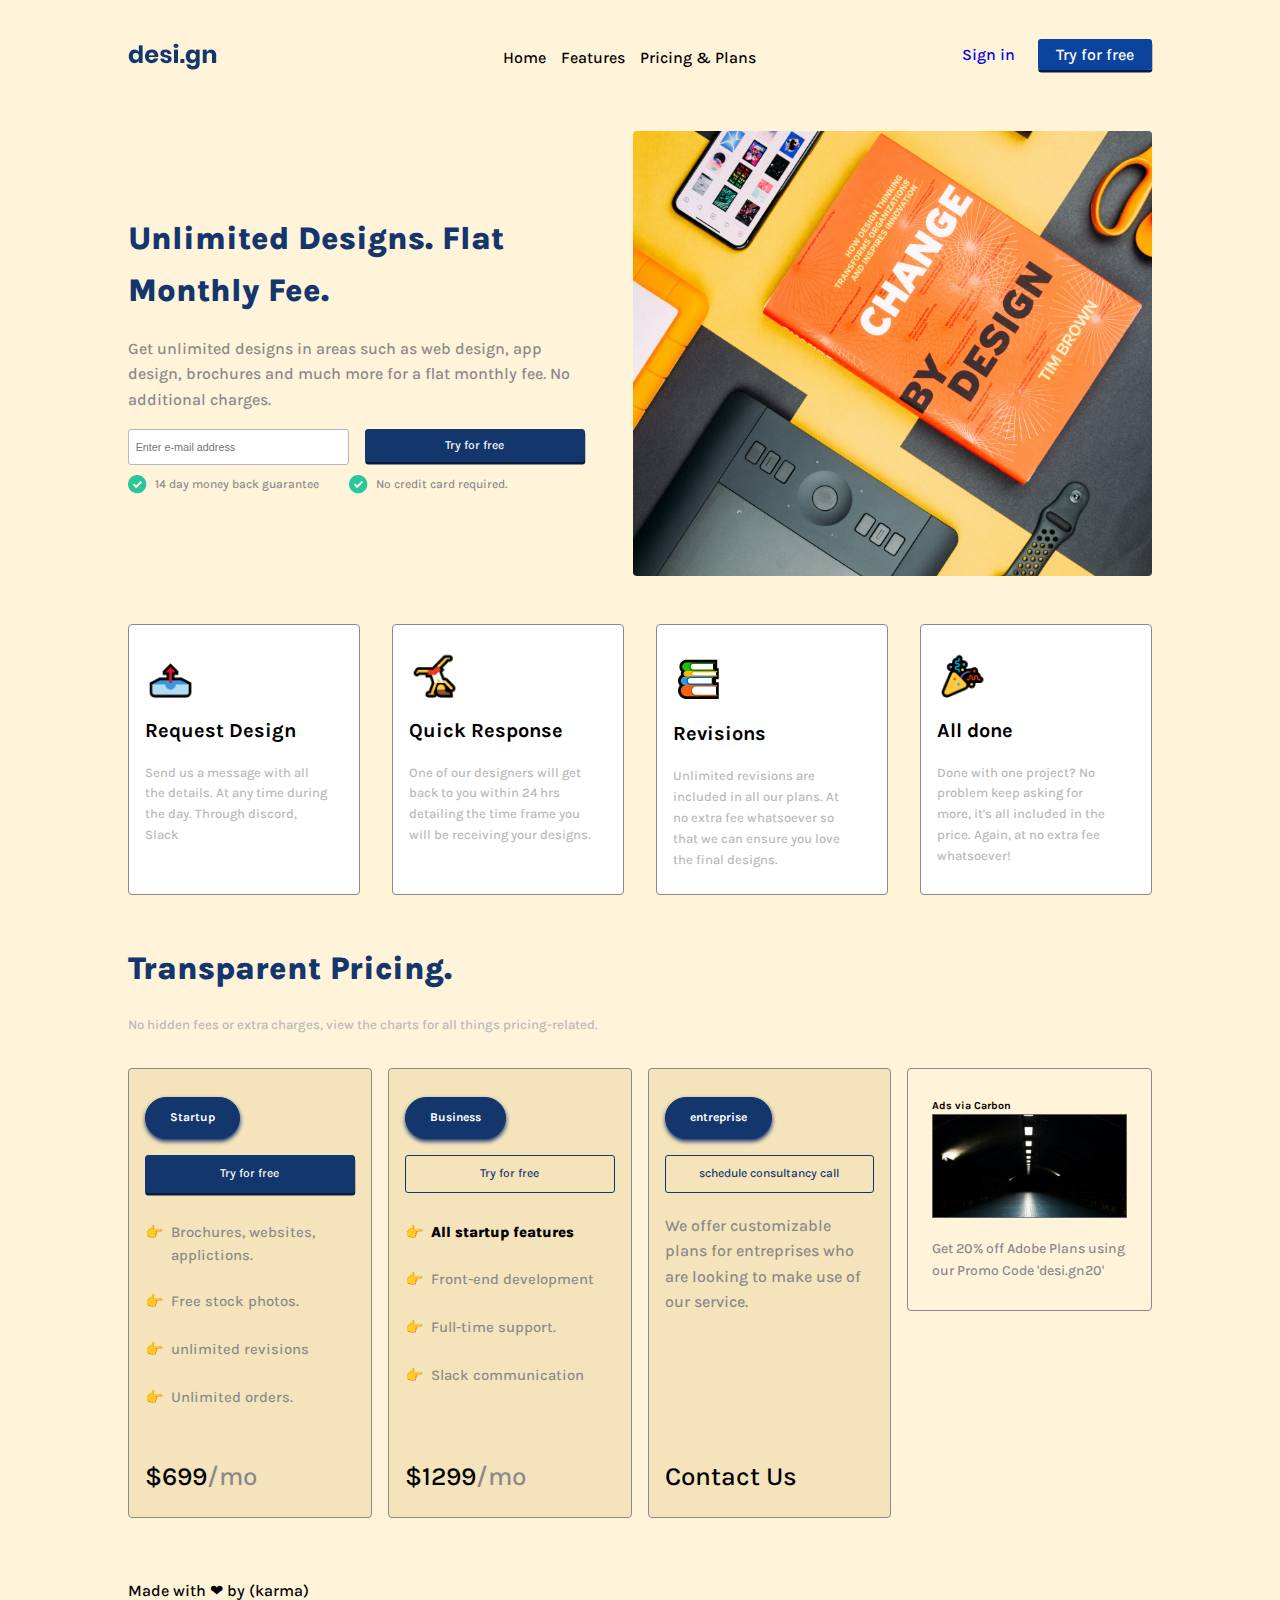
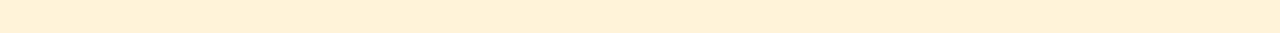
==== commit 55dc49c7: "our app" ====
--- a/design Landing Page Template/index.html
+++ b/design Landing Page Template/index.html
@@ -11,7 +11,8 @@
     <link rel="preconnect" href="https://fonts.googleapis.com">
     <link rel="preconnect" href="https://fonts.gstatic.com" crossorigin>
     <link href="https://fonts.googleapis.com/css2?family=Karla:ital,wght@0,200;0,300;0,400;0,500;0,600;1,200;1,500&family=Poppins:ital,wght@0,100;0,200;0,300;0,400;0,500;0,600;1,400&display=swap" rel="stylesheet">
-    <link rel="icon" href="images/favicon.png">
+    <link rel="icon" href="images/icon.png">
+    <link rel="stylesheet" href="assets/script.js">
 
 <title>Desi-gn</title>
 </head>
@@ -21,7 +22,7 @@
             <div class="logo">
                 <a href="index.html"><img src="images/logo.png" alt="Logo"></a>
             </div>
-            <div class="navigation1">
+            <div class="navigation1 ">
                 <ul>
                     <li><a class="h_links" href="#">Home</a></li>
                     <li><a class="h_links" href="#">Features</a></li>
@@ -35,17 +36,8 @@
                     <li><a  href="#" class="button1">Try for free</a></li>
                 </ul>
             </div>
-            <div id="hamburger-icon" onclick="toggleMobileMenu(this)">
-                <div class="bar1"></div>
-                <div class="bar2"></div>
-                <div class="bar3"></div>
-                <ul class="mobile-menu">
-                    <li><a class="h_links" href="#">Home</a></li>
-                    <li><a class="h_links" href="#">Features</a></li>
-                    <li><a class="h_links" href="#">Pricing & Plans</a></li>
-                    <li><a href="#" >Sign in</a></li>
-                    <li><a  href="#" class="button1">Try for free</a></li>
-                </ul>
+            <div class="burger">
+                <img src="./images/hamburger.png" alt="">
             </div>
         </header>
         <section>
@@ -84,7 +76,7 @@
                         <img src="./images/📤.png" alt="">
                     </div>
                     <h3 class="feature-title">Request Design</h3>
-                    <p class="feature-text">Send us a message with all the details. At any time during the day. Through <span>discord,</span> <span>Slack,</span> or even <span>WhatsApp.</span></p>
+                    <p class="feature-text">Send us a message with all the details. At any time during the day. Through discord, Slack</p>
                 </div>
                 <div class="feature">
                     <div class="feature-icon">
@@ -155,10 +147,10 @@
         </section>
         <footer>
             <p class="footer-text">
-                Made with &#10084; by {Karma}
+                Made with &#10084; by (karma)
             </p>
         </footer>
     </div>
-    <script src="index.js"></script>
+    <script src="assets/script.js"></script>
 </body>
 </html>--- a/design Landing Page Template/assets/style.css
+++ b/design Landing Page Template/assets/style.css
@@ -6,6 +6,7 @@
 *::after {
     box-sizing: border-box;
 }
+
 
 body{
     font-family: var(--karla);
@@ -14,6 +15,7 @@
     margin: 0;
     line-height: 1.6;
     background-color: var(--main-color);
+    width:100%;
 }
 
 img{
@@ -91,78 +93,58 @@
     align-items: center;
     justify-content: space-between;
     margin-top: 2.375em;
-}
-
-.navigation1,
+    max-height: 70px;
+}
+
+/* .navigation1,
 .navigation2 {
     display: none;
-}
-
-#hamburger-icon {
-    margin: auto 0;
-    display: block;
-    cursor: pointer;
-}
-
-#hamburger-icon div{
-    width: 35px;
-    height: 3px;
-    background-color: var(--strongblue);
-    margin: 6px 0;
-    transition: 0.4s;
-}
-
-.open .bar1 {
-    -webkit-transform: rotate(-45deg) translate(-6px, 6px);
-    transform: rotate(-45deg) translate(-6px, 6px);
-}
-
-.open .bar2 {
-    opacity: 0;
-}
-
-.open .bar3 {
-    -webkit-transform: rotate(45deg) translate(-6px, -8px);
-    transform: rotate(45deg) translate(-6px, -8px);
-}
-
-.open .mobile-menu {
-    display: flex;
+} */
+.navigation2 ul 
+{
+    display: flex;
+
+}
+
+.navigation1  {
+    
+    position:absolute;
     flex-direction: column;
-    align-items: center;
-    justify-content: flex-start;
-}
-
-.mobile-menu {
-    display: none;
-    position: absolute;
+    width:100%;
+    left:-100%;
+    background-color:rgb(233, 233, 233);
+    text-align: center;
     top: 100px;
+    transition: 0.1s;
+}
+.navigation1 ul li 
+{
+    margin: 20px 0;
+}
+
+.navigation1.active
+{
     left: 0;
-    height: calc(100vh - 50px);
-    width: 100%;
-    background-color: var(--main-color);
-}
-
-li {
-    margin-top: 30px;
-    color: var(--black);
-    font-family: var(--karla);
-}
-
-a {
-    color: var(--black);
-    font-family: var(--karla);
-}
-
+ 
+}
+.navigation1.active ul li a 
+{
+    color: rgb(0, 0, 0);
+}
 .button1 {
     background-color: var(--softblue);
     border-radius: 3px;
     box-shadow: 0.25px 2.5px #041c40;
-    padding: 6px 18px;
+    padding: 6px 14px;
+    margin-left: 8px;
 }
     
 a.button1 {
     color: var(--white);
+}
+
+.burger {
+    max-width: 32px;
 }
 
 /*===============Section 1=============*/
@@ -268,11 +250,6 @@
     color: var(--softgrey);
 }
 
-span {
-    font-weight: bold;
-    color: var(--black);
-}
-
 /*=================Cta Section=========================*/
 
 .section3 {
@@ -371,7 +348,6 @@
 
 .footer-text{
     margin-top: 3.75rem;
-    color: var(--strongblue);
 }
 
 
@@ -381,7 +357,7 @@
 @media (min-width:768px) and (max-width:1023px){ 
 /* ==================The Header===================== */
     /* Remove Menu Icon */
-    #hamburger-icon{
+    .burger{
         display: none;
     }
 
@@ -395,7 +371,6 @@
         display: flex;
         align-items: center;
         cursor: pointer;
-        margin-top: -26px;
     }
 
     .navigation1 ul li{
@@ -412,7 +387,6 @@
         display: flex;
         align-items: center;
         cursor: pointer;
-        margin-top: -26px;
     }
 
     .navigation2 ul li{
@@ -513,7 +487,6 @@
     .ad{
         height: 50%;
     }
-    
     .button1 {
         background-color: var(--softblue);
         border-radius: 3px;
@@ -527,11 +500,10 @@
 
 }
 
-/*=================Desktop version=========================*/
-
 @media (min-width: 1024px) {
+  
     .wrapper {
-        max-width: 80%;
+        max-width:80%;
         margin: 0 auto;
     }
 
@@ -539,15 +511,24 @@
     .navigation2 {
         display: flex;
     }
-
-    #hamburger-icon {
+   
+     .navigation1
+    {
+        top:25px;
+        width:30%;
+        left:35%;
+        justify-content:space-between;
+        background-color: transparent;
+    } 
+    
+
+    .burger {
         display: none;
     }
 
     .navigation1 ul {
         display: flex;
         margin-left: 40px;
-        margin-top: -26px;
     }
 
     .navigation1 ul li {
@@ -561,7 +542,6 @@
     .navigation2 ul {
         display: flex;
         align-items: center;
-        margin-top: -26px;
     }
 
     .navigation2 ul li {
@@ -608,6 +588,9 @@
         gap: 30px;
         
     }
+    
+  
+  
 
     .section2 {
         flex-direction: row;
@@ -666,21 +649,688 @@
     .footer-text {
         margin-bottom: 30px;
     }
-
     .plan-price{
         margin-top: 6rem;
     }
-
     .price
     {
         position: relative;
         height: 450px;
     }
-
     .plan-price
     {
         position: absolute;
         top:65%;
     }
-
-}+  
+
+}
+
+
+@import url(var.css);
+
+/*==========Preset=======================*/
+*,
+*::before,
+*::after {
+    box-sizing: border-box;
+}
+
+
+body{
+    font-family: var(--karla);
+    font-size: var(--fs-body);
+    font-weight: 500;
+    margin: 0;
+    line-height: 1.6;
+    background-color: var(--main-color);
+    width:100%;
+}
+
+img{
+    display: block;
+    width: 100%;
+    height: auto;
+}
+
+h1,
+h3,
+h4,
+h6,
+p{
+    margin: 0;
+}
+
+a{
+    text-decoration: none;
+}
+
+ul{
+    list-style: none;
+    padding-left: 0;
+    margin: 0;
+}
+.plans div:nth-child(3) ul li a{
+    color: black;
+}
+.price 
+{
+    background-color: #f5e3bc;
+    border: 2px  solid grey;
+}
+
+/*==========Utility Classes=======================*/
+.wrapper {
+    margin: 0 1rem;
+}
+.dark-btn{
+    --fg:var(--white);
+    --bg:var(--strongblue);
+}
+
+.light-btn{
+    --fg:var(--strongblue);
+    --bg: transparent;
+}
+
+.btn{
+    font-size: 0.75rem;
+    width: 100%;
+    border: 1px solid var(--strongblue);
+    border-radius: 3px;
+    background-color: var(--bg);
+    padding: 0.5em;
+    text-align: center;
+    color: var(--fg);
+}
+
+.feature-icon{
+    max-width: 52px;
+}
+
+.shadow {
+    box-shadow: 0.25px 2.50px #041C40;
+}
+/*=========Styling & Layout==============*/
+/*============Header=============*/
+.logo{
+    max-width: 100px;
+}
+
+header {
+    display: flex;
+    align-items: center;
+    justify-content: space-between;
+    margin-top: 2.375em;
+    max-height: 70px;
+}
+
+/* .navigation1,
+.navigation2 {
+    display: none;
+} */
+.navigation2 ul 
+{
+    display: flex;
+
+}
+
+.navigation1  {
+    
+    position:absolute;
+    flex-direction: column;
+    width:100%;
+    left:-100%;
+    background-color:rgb(233, 233, 233);
+    text-align: center;
+    top: 100px;
+    transition: 0.1s;
+}
+.navigation1 ul li 
+{
+    margin: 20px 0;
+}
+
+.navigation1.active
+{
+    left: 0;
+ 
+}
+.navigation1.active ul li a 
+{
+    color: rgb(0, 0, 0);
+}
+.button1 {
+    background-color: var(--softblue);
+    border-radius: 3px;
+    box-shadow: 0.25px 2.5px #041c40;
+    padding: 6px 14px;
+    margin-left: 8px;
+}
+    
+a.button1 {
+    color: var(--white);
+}
+
+.burger {
+    max-width: 32px;
+}
+
+/*===============Section 1=============*/
+section{
+    margin-top: 3.75em;
+}
+
+.intro-section{
+    display: flex;
+    flex-direction: column-reverse;
+    gap: 3em;
+}
+.title {
+    font-size: 2rem;
+    font-weight: 900;
+    color: var(--strongblue);
+}
+
+.intro-text {
+    max-width: 650px;
+    font-size: 1rem;
+    margin-top: 1.25em;
+    color: var(--stronggrey);
+}
+
+.input-container{
+    display: flex;
+    flex-direction: column;
+    gap: 1em;
+    margin-top: 1em;
+}
+#email_input {
+    width: 100%;
+    padding: 0.5em;
+    border: 1px solid var(--softgrey);
+    border-radius: 3px;
+}
+
+::placeholder {
+    font-size: 0.675rem;
+}
+
+.checkmarks{
+    display: flex;
+    flex-direction: column;
+    gap: 0.5em;
+    margin-top: 0.625em;
+}
+.checkmark{
+    display: flex;
+    align-items: center;
+    gap: 0.5em;
+}
+
+.checkmark span{
+    font-size: 0.75rem;
+    color: var(--stronggrey);
+}
+.h_links {
+    position: relative;
+  }
+  .h_links::before {
+    content: "";
+    position: absolute;
+    left: 0;
+    top: 1.2em;
+    width: 0px;
+    height: 3px;
+    background: var(--softblue);
+    transition: all 0.5s ease;
+  }
+  .h_links:hover::before {
+    width: 100%;
+  }
+
+/*=============Features-Section=============================*/
+
+.section2{
+    display: flex;
+    flex-direction: column;
+    gap: 2em;
+    margin-top: 3em;
+}
+.feature{
+    background-color: var(--white);
+    padding: 24px 32px;
+    border: 1px solid var(--stronggrey);
+    border-radius: 4px;
+}
+
+.feature-title,
+.feature-text{
+    margin-top: 1rem;
+}
+
+.feature-title{
+    font-size: 1.75rem;
+}
+
+.feature-text{
+    font-size: 1.25rem;
+    padding-right: 16px;
+    color: var(--softgrey);
+}
+
+/*=================Cta Section=========================*/
+
+.section3 {
+    margin-top: 5em;
+}
+
+.cta-text{
+    font-size: 0.825rem;
+    margin-top: 1.5em;
+    color: var(--softgrey);
+}
+.plans{
+    display: flex;
+    flex-direction: column;
+    gap: 1em;
+    margin-top: 2em;
+}
+
+.price,
+.ad{
+   
+    padding: 1.75em 1.5em;
+    border: 1px solid var(--stronggrey);
+    border-radius: 4px;
+}
+
+.plan-tag{
+    --fg:var(--white);
+    font-size: 0.75rem;
+    display: inline-block;
+    background-color: var(--bg);
+    padding: 0.675rem 1.5rem;
+    border: 1px solid var(--strongblue);
+    border-radius: 32px;
+    box-shadow: 0.25px 2.50px 4px 0px #13366D;
+    color: var(--fg);
+}
+
+.button {
+    display: block;
+    padding: 0.5rem 0;
+    margin-top: 16px;
+    cursor: pointer;
+    
+}
+
+.button.dark-btn {
+    --fg:var(--white);
+}
+
+.plan-features {
+    margin-top: 1.75em;
+}
+
+.plan-features > * + *{
+    margin-top: 1.5em;
+}
+.plan-feature {
+    font-size: 0.925rem;
+    display: flex;
+    align-items: flex-end;
+    gap: 8px;
+    color: var(--stronggrey);
+}
+
+.plan-feature span{
+    margin-bottom: 2px;
+}
+
+.bold {
+    font-weight: 900;
+    color: var(--black);
+}
+.plan-price {
+    font-size: 2.25rem;
+}
+
+.plan-price span{
+    color: var(--stronggrey);
+}
+
+.ent-price {
+    font-size: 1rem;
+    margin-top: 1.25rem;
+    color: var(--stronggrey);
+}
+
+.ad p{
+    font-size: 0.875rem;
+    margin-top: 1.25rem;
+    color: var(--stronggrey);
+}
+.img-container {
+    display: block;
+}
+
+.footer-text{
+    margin-top: 3.75rem;
+}
+
+
+
+/* ========Tablet========= */
+
+@media (min-width:768px) and (max-width:1023px){ 
+/* ==================The Header===================== */
+    /* Remove Menu Icon */
+    .burger{
+        display: none;
+    }
+
+    /* display the naviguation bar */
+    .navigation1 , .navigation2 {
+        display: contents;
+    }
+
+/* ==== Naviguation 1 ==== */
+    .navigation1 ul{
+        display: flex;
+        align-items: center;
+        cursor: pointer;
+    }
+
+    .navigation1 ul li{
+        padding: 0 10px;
+    }
+
+    .navigation1 ul li a{
+        color: var(--black);
+        font-size: 20px;
+    }
+
+    /* ==== Naviguation 2 ==== */
+    .navigation2 ul{
+        display: flex;
+        align-items: center;
+        cursor: pointer;
+    }
+
+    .navigation2 ul li{
+        padding: 0 10px;
+    }
+
+    .navigation2 ul li a{
+        font-size: 20px;
+        /* Fixing the decalage between the naviguations */
+        margin: 0;
+    }
+    
+    .navigation2 ul li:first-child a{
+        color: black;
+    }
+  
+
+    /* =================The Sections============== */
+    /* ===The First Section==== */
+    .intro-section
+    {
+        display: flex;
+        flex-direction: row;
+        align-items: center;
+    }
+    .title 
+    {
+        font-size: 23px;
+    }
+    .input-container{
+        flex-direction: row;
+        flex-wrap: wrap;
+        flex-basis:auto;
+         justify-content: space-between; 
+        gap:2px;
+    }
+
+    input[type=email]{
+        flex-basis:  48%;
+    }
+
+    .input-container a{
+        flex-basis:  48%;
+    }
+
+    /*Check marks */
+    .checkmarks{
+        flex-direction: row;
+        flex-wrap: wrap;
+        flex-basis:  auto;
+        justify-content: space-between;
+    }
+
+    .checkmarks > div{
+        width: 47.5%;
+        
+    }
+
+    .checkmarks div span{
+        font-size: 8px;
+    }
+
+    /* ===The Second Section==== */
+    .section2{
+        flex-direction: row;
+        flex-wrap: wrap;
+        flex-basis:  auto;
+        justify-content: space-evenly;
+    }
+    
+    .section2 > div{
+        width: 47.5%;
+    }
+
+    /* =====The Third Section===== */
+    .plans{
+        flex-direction: row;
+        flex-wrap: wrap;
+        flex-basis:  auto 0;
+        justify-content: space-evenly;
+    }
+
+    .plans > div{
+        gap:2px;
+        width: 47.5%;
+    }
+    
+    .plans div:nth-child(3) ul:last-child {
+        font-size: 2.25rem;
+        margin-top: 200px;
+        
+    }
+
+    .plans div:nth-child(3) ul li a{
+        color: black;
+    }
+
+    .ad{
+        height: 50%;
+    }
+    .button1 {
+        background-color: var(--softblue);
+        border-radius: 3px;
+        box-shadow: 0.25px 2.5px #041c40;
+        padding: 6px 18px;
+    }
+        
+    a.button1 {
+        color: var(--white);
+    }
+
+}
+
+@media (min-width: 1024px) {
+  
+    .wrapper {
+        max-width:80%;
+        margin: 0 auto;
+    }
+
+    .navigation1,
+    .navigation2 {
+        display: flex;
+    }
+   
+     .navigation1
+    {
+        top:25px;
+        width:30%;
+        left:35%;
+        justify-content:space-between;
+        background-color: transparent;
+    } 
+    
+
+    .burger {
+        display: none;
+    }
+
+    .navigation1 ul {
+        display: flex;
+        margin-left: 40px;
+    }
+
+    .navigation1 ul li {
+        padding-left: 15px;
+    }
+
+    .navigation1 ul li a {
+        color: var(--black);
+    }
+
+    .navigation2 ul {
+        display: flex;
+        align-items: center;
+    }
+
+    .navigation2 ul li {
+        padding-left: 15px;
+    }
+
+    .navigation2 ul li:first-child {
+        color: var(--stronggrey);
+    }
+
+    .navigation2 ul li a.button
+    {
+        margin-bottom: 20px;
+    }
+
+    .button1 {
+        background-color: var(--softblue);
+        border-radius: 3px;
+        box-shadow: 0.25px 2.5px #041c40;
+        padding: 6px 18px;
+    }
+        
+    a.button1 {
+        color: var(--white);
+    }
+
+    .intro-section {
+        flex-direction: row;
+        align-items: center;
+    }
+
+    .input-container {
+        flex-direction: row;
+    }
+
+    .input-container .btn {
+        margin-bottom: 3px;
+        color: var(--white);
+    }
+
+    .checkmarks {
+        flex-direction: row;
+        justify-items:center;
+        gap: 30px;
+        
+    }
+    
+  
+  
+
+    .section2 {
+        flex-direction: row;
+    }
+
+    .feature {
+        padding: 24px 16px;
+        width: 25%;
+    }
+
+    .feature-title {
+        font-size: 20px;
+    }
+
+    .feature-text {
+        font-size: 13px;
+    }
+
+    .feature-text span {
+        font-weight: bold;
+        color: var(--black);
+    }
+
+    .section3 {
+        margin-top: 3em;
+    }
+
+    .plans {
+        flex-direction: row;
+        flex-grow: 0;
+    }
+
+    .plan-feature {
+        align-items: unset;
+    }
+
+    p.plan-price {
+        padding-top: 98px;
+        font-size: 26px;
+    }
+
+    li.plan-price {
+        font-size: 26px;
+    }   
+
+    .price {
+        flex-basis: 25%;
+        padding: 1.75em 1em;
+    }
+
+    .ad {
+        height: 30%;
+        flex-basis: 25%;
+    }
+
+    .footer-text {
+        margin-bottom: 30px;
+    }
+    .plan-price{
+        margin-top: 6rem;
+    }
+    .price
+    {
+        position: relative;
+        height: 450px;
+    }
+    .plan-price
+    {
+        position: absolute;
+        top:65%;
+    }
+  
+
+}
